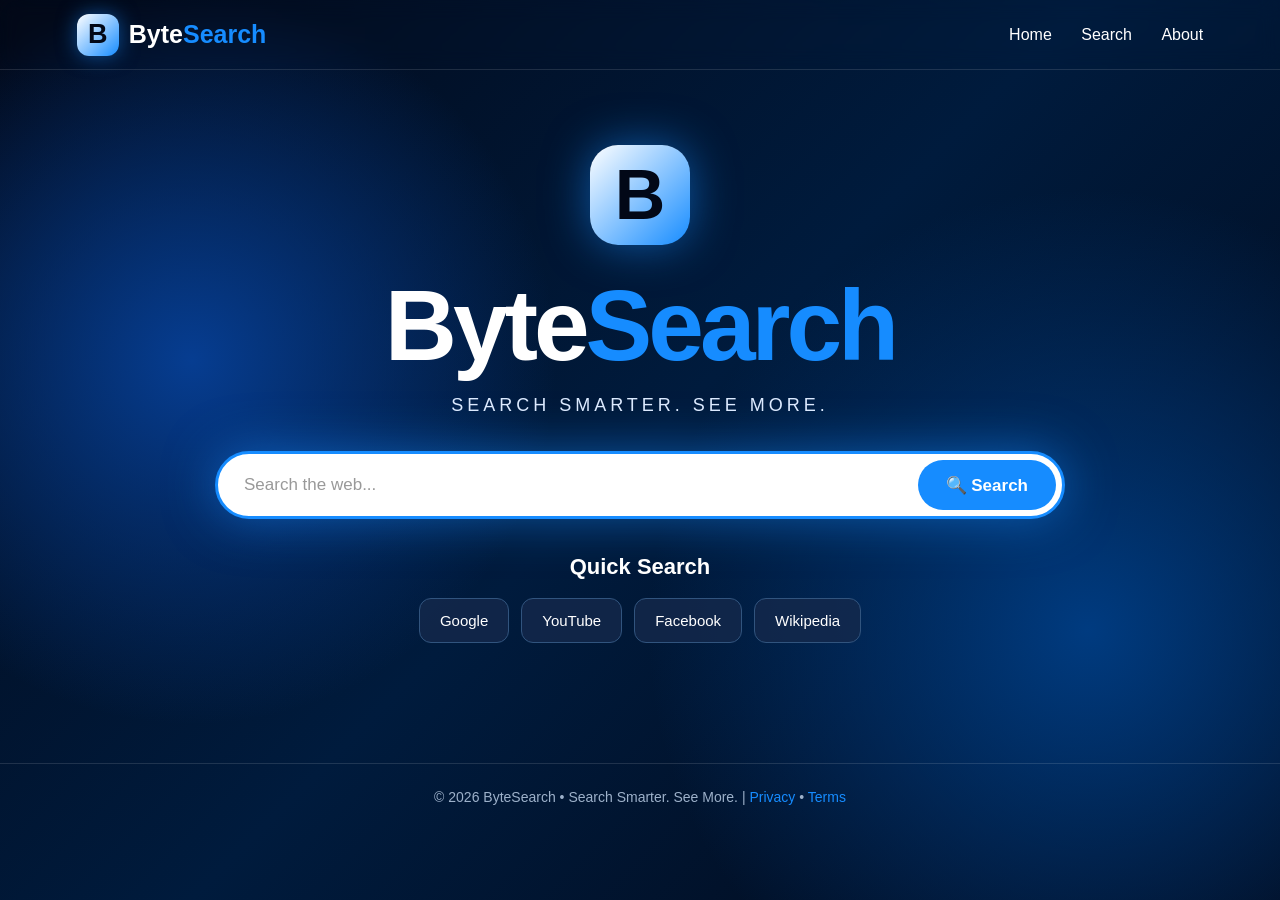
==== index.html @ ef0e6542 "Refactor: Professionalize project structure with separated CSS/JS, improved SEO, documentation, and " ====
<!DOCTYPE html>
<html lang="en">
<head>
    <!-- Meta Tags -->
    <meta charset="UTF-8">
    <meta name="viewport" content="width=device-width, initial-scale=1.0">
    <meta name="description" content="ByteSearch - A modern, lightweight search engine interface with quick access to popular web services and Wikipedia.">
    <meta name="keywords" content="search engine, Wikipedia, Google, YouTube, Facebook, web search">
    <meta name="author" content="ByteSearch Development Team">
    <meta name="theme-color" content="#168cff">

    <!-- Open Graph Tags -->
    <meta property="og:title" content="ByteSearch - Search Smarter. See More.">
    <meta property="og:description" content="A modern, lightweight search engine interface with quick access to popular web services and Wikipedia.">
    <meta property="og:type" content="website">
    <meta property="og:url" content="https://hs9026442-byte.github.io/my-search-engine/">

    <!-- Twitter Card Tags -->
    <meta name="twitter:card" content="summary_large_image">
    <meta name="twitter:title" content="ByteSearch">
    <meta name="twitter:description" content="A modern, lightweight search engine interface.">

    <!-- Favicon -->
    <link rel="icon" type="image/x-icon" href="data:image/svg+xml,<svg xmlns='http://www.w3.org/2000/svg' viewBox='0 0 100 100'><rect fill='%23168cff' width='100' height='100' rx='20'/><text x='50' y='70' font-size='70' font-weight='bold' fill='%23020817' text-anchor='middle'>B</text></svg>">
    <link rel="apple-touch-icon" href="data:image/svg+xml,<svg xmlns='http://www.w3.org/2000/svg' viewBox='0 0 180 180'><rect fill='%23168cff' width='180' height='180' rx='30'/><text x='90' y='130' font-size='120' font-weight='bold' fill='%23020817' text-anchor='middle'>B</text></svg>">

    <!-- Styles -->
    <link rel="stylesheet" href="css/style.css">

    <title>ByteSearch - Search Smarter. See More.</title>
</head>

<body>
    <!-- Navigation -->
    <nav role="navigation" aria-label="Main navigation">
        <div class="logo" onclick="window.location.href='index.html'" tabindex="0" role="button" aria-label="ByteSearch Home">
            <div class="logo-icon" aria-hidden="true">B</div>
            <div>
                <span class="byte">Byte</span><span class="search-word">Search</span>
            </div>
        </div>

        <div>
            <a href="index.html">Home</a>
            <a href="#" aria-label="Search">Search</a>
            <a href="#" aria-label="About ByteSearch">About</a>
        </div>
    </nav>

    <!-- Main Content -->
    <main role="main">
        <!-- Logo -->
        <div class="big-logo" aria-hidden="true">B</div>

        <!-- Title -->
        <h1>
            Byte<span>Search</span>
        </h1>

        <!-- Tagline -->
        <p class="tagline">SEARCH SMARTER. SEE MORE.</p>

        <!-- Search Bar -->
        <form class="search-area" onsubmit="search(); return false;">
            <input
                id="searchBox"
                type="text"
                placeholder="Search the web..."
                aria-label="Search input"
                autocomplete="off"
            >
            <button type="submit" aria-label="Search button">🔍 Search</button>
        </form>

        <!-- Quick Search -->
        <h2 class="quick-title">Quick Search</h2>
        <div class="quick" role="group" aria-label="Quick search options">
            <button onclick="quickSearch('Google')" aria-label="Quick search Google">Google</button>
            <button onclick="quickSearch('YouTube')" aria-label="Quick search YouTube">YouTube</button>
            <button onclick="quickSearch('Facebook')" aria-label="Quick search Facebook">Facebook</button>
            <button onclick="quickSearch('Wikipedia')" aria-label="Quick search Wikipedia">Wikipedia</button>
        </div>
    </main>

    <!-- Footer -->
    <footer role="contentinfo">
        © 2026 ByteSearch • Search Smarter. See More. | <a href="#">Privacy</a> • <a href="#">Terms</a>
    </footer>

    <!-- Scripts -->
    <script src="js/utils.js"></script>
    <script src="js/search.js"></script>
</body>
</html>
---- css/style.css ----
/* ============================================
   MAIN PAGE STYLES - index.html
   ============================================ */

@import url('./common.css');

/* Navigation */
nav {
    height: 70px;
    display: flex;
    align-items: center;
    justify-content: space-between;
    padding: 0 6%;
    border-bottom: 1px solid rgba(255, 255, 255, 0.12);
    backdrop-filter: blur(10px);
}

.logo {
    display: flex;
    align-items: center;
    gap: 10px;
    font-size: 25px;
    font-weight: bold;
    cursor: pointer;
    transition: transform 0.3s ease;
}

.logo:hover {
    transform: scale(1.05);
}

.logo-icon {
    width: 42px;
    height: 42px;
    border-radius: 12px;
    background: linear-gradient(135deg, #ffffff, var(--accent-color));
    color: var(--primary-color);
    display: flex;
    align-items: center;
    justify-content: center;
    font-size: 27px;
    font-weight: bold;
    box-shadow: 0 0 20px rgba(22, 140, 255, 0.5);
}

.byte {
    color: white;
}

.search-word {
    color: var(--accent-color);
}

nav a {
    color: white;
    text-decoration: none;
    margin-left: 25px;
    font-size: 16px;
    font-weight: 500;
    transition: color 0.3s ease;
}

nav a:hover {
    color: var(--accent-color);
}

/* Main Content */
main {
    text-align: center;
    padding: 75px 20px 40px;
}

.big-logo {
    width: 100px;
    height: 100px;
    margin: auto;
    border-radius: 28px;
    background: linear-gradient(135deg, #ffffff, var(--accent-color));
    color: var(--primary-color);
    display: flex;
    align-items: center;
    justify-content: center;
    font-size: 70px;
    font-weight: bold;
    box-shadow: 0 0 45px rgba(22, 140, 255, 0.55);
    animation: float 3s ease-in-out infinite;
}

@keyframes float {
    0%, 100% {
        transform: translateY(0px);
    }
    50% {
        transform: translateY(-10px);
    }
}

h1 {
    font-size: clamp(50px, 13vw, 100px);
    margin-top: 20px;
    letter-spacing: -4px;
    font-weight: 700;
}

h1 span {
    color: var(--accent-color);
}

.tagline {
    font-size: 18px;
    letter-spacing: 4px;
    margin: 10px 0 35px;
    color: var(--text-light);
    font-weight: 500;
}

/* Search Bar */
.search-area {
    max-width: 850px;
    margin: auto;
    display: flex;
    background: white;
    border: 3px solid var(--accent-color);
    border-radius: 50px;
    padding: 6px;
    box-shadow: 0 0 30px rgba(22, 140, 255, 0.35);
    transition: box-shadow 0.3s ease;
}

.search-area:focus-within {
    box-shadow: 0 0 50px rgba(22, 140, 255, 0.5);
}

.search-area input {
    flex: 1;
    border: none;
    outline: none;
    padding: 15px 20px;
    font-size: 17px;
    border-radius: 40px;
    min-width: 0;
    color: var(--primary-color);
}

.search-area input::placeholder {
    color: #999;
}

.search-area button {
    border: none;
    background: var(--accent-color);
    color: white;
    padding: 0 28px;
    border-radius: 40px;
    font-size: 17px;
    font-weight: bold;
    cursor: pointer;
    transition: background-color 0.3s ease;
}

.search-area button:hover {
    background-color: #0a7bff;
}

/* Quick Search */
.quick-title {
    margin: 35px 0 18px;
    font-size: 22px;
    font-weight: 600;
}

.quick {
    display: flex;
    justify-content: center;
    gap: 12px;
    flex-wrap: wrap;
    max-width: 900px;
    margin: auto;
}

.quick button {
    background: rgba(20, 40, 75, 0.8);
    color: white;
    border: 1px solid var(--border-color);
    padding: 13px 20px;
    border-radius: 12px;
    cursor: pointer;
    font-size: 15px;
    font-weight: 500;
    transition: all 0.3s ease;
}

.quick button:hover {
    border-color: var(--accent-color);
    background: #0b2c55;
    box-shadow: 0 4px 12px rgba(22, 140, 255, 0.25);
}

/* Footer */
footer {
    margin-top: 80px;
    padding: 25px;
    text-align: center;
    border-top: 1px solid rgba(255, 255, 255, 0.12);
    color: var(--text-muted);
    font-size: 14px;
}

footer a {
    color: var(--accent-color);
    text-decoration: none;
}

footer a:hover {
    text-decoration: underline;
}

/* Mobile Responsive */
@media (max-width: 600px) {

    nav {
        padding: 0 18px;
    }

    nav a {
        display: none;
    }

    .logo {
        font-size: 21px;
    }

    main {
        padding-top: 55px;
    }

    .big-logo {
        width: 80px;
        height: 80px;
        font-size: 55px;
    }

    h1 {
        font-size: 55px;
        letter-spacing: -3px;
    }

    .tagline {
        font-size: 13px;
        letter-spacing: 2px;
    }

    .search-area {
        width: 100%;
        max-width: none;
    }

    .search-area input {
        padding: 13px 12px;
        font-size: 15px;
    }

    .search-area button {
        padding: 0 18px;
        font-size: 15px;
    }

    .quick button {
        font-size: 13px;
        padding: 11px 16px;
    }
}
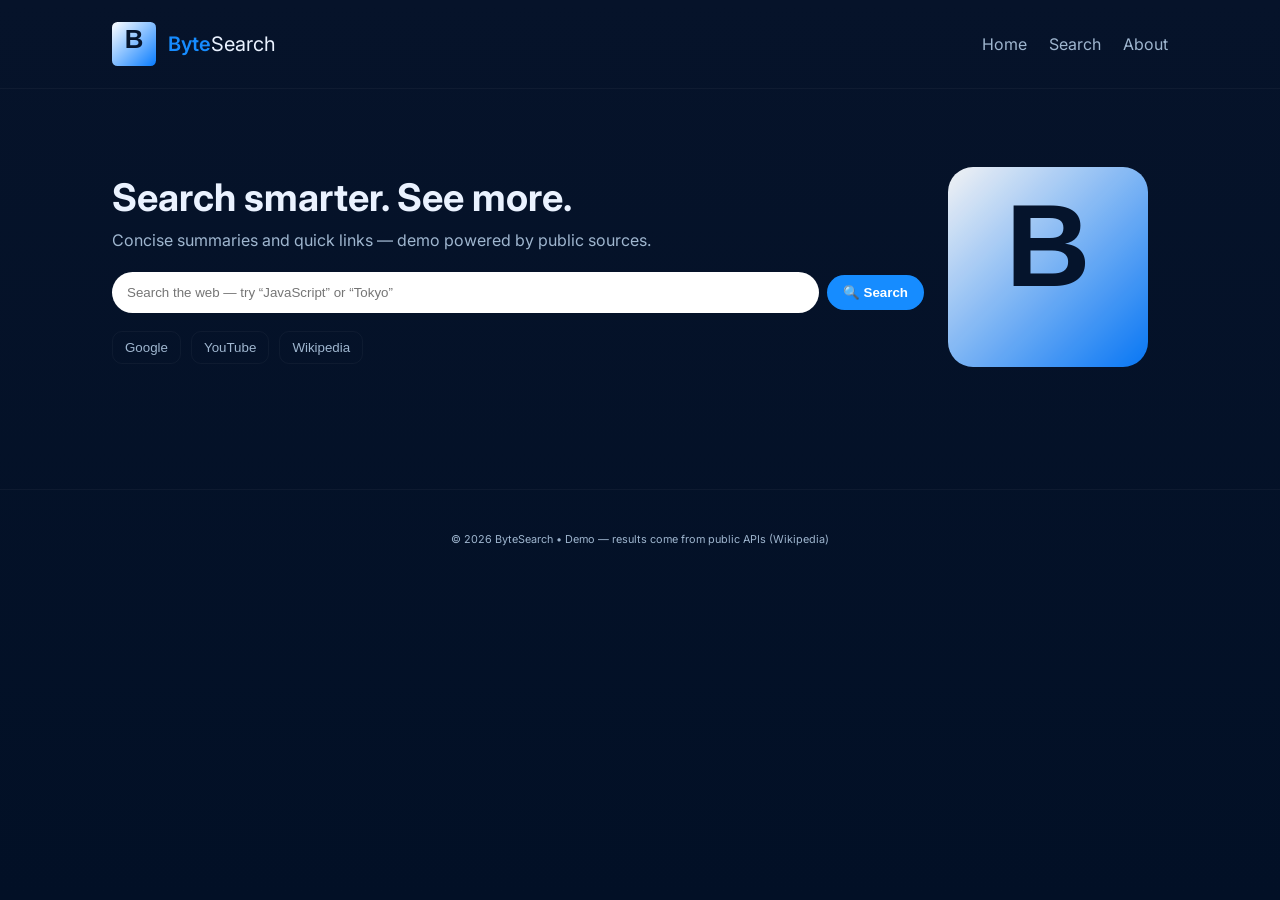
==== commit 1769a576: "Polish UI: externalize assets, improve accessibility, add SEO/meta tags, better results UX" ====
--- a/index.html
+++ b/index.html
@@ -1,94 +1,72 @@
 <!DOCTYPE html>
 <html lang="en">
 <head>
-    <!-- Meta Tags -->
-    <meta charset="UTF-8">
-    <meta name="viewport" content="width=device-width, initial-scale=1.0">
-    <meta name="description" content="ByteSearch - A modern, lightweight search engine interface with quick access to popular web services and Wikipedia.">
-    <meta name="keywords" content="search engine, Wikipedia, Google, YouTube, Facebook, web search">
-    <meta name="author" content="ByteSearch Development Team">
-    <meta name="theme-color" content="#168cff">
+  <meta charset="utf-8">
+  <meta name="viewport" content="width=device-width, initial-scale=1">
 
-    <!-- Open Graph Tags -->
-    <meta property="og:title" content="ByteSearch - Search Smarter. See More.">
-    <meta property="og:description" content="A modern, lightweight search engine interface with quick access to popular web services and Wikipedia.">
-    <meta property="og:type" content="website">
-    <meta property="og:url" content="https://hs9026442-byte.github.io/my-search-engine/">
+  <title>ByteSearch — Search Smarter</title>
+  <meta name="description" content="ByteSearch — a clean, fast search UX that surfaces concise summaries from trusted sources (example: Wikipedia).">
 
-    <!-- Twitter Card Tags -->
-    <meta name="twitter:card" content="summary_large_image">
-    <meta name="twitter:title" content="ByteSearch">
-    <meta name="twitter:description" content="A modern, lightweight search engine interface.">
+  <!-- Open Graph / Social -->
+  <meta property="og:title" content="ByteSearch" />
+  <meta property="og:description" content="Search smarter — concise summaries and quick links." />
+  <meta property="og:image" content="/images/logo.svg" />
+  <meta property="og:type" content="website" />
+  <meta name="twitter:card" content="summary" />
 
-    <!-- Favicon -->
-    <link rel="icon" type="image/x-icon" href="data:image/svg+xml,<svg xmlns='http://www.w3.org/2000/svg' viewBox='0 0 100 100'><rect fill='%23168cff' width='100' height='100' rx='20'/><text x='50' y='70' font-size='70' font-weight='bold' fill='%23020817' text-anchor='middle'>B</text></svg>">
-    <link rel="apple-touch-icon" href="data:image/svg+xml,<svg xmlns='http://www.w3.org/2000/svg' viewBox='0 0 180 180'><rect fill='%23168cff' width='180' height='180' rx='30'/><text x='90' y='130' font-size='120' font-weight='bold' fill='%23020817' text-anchor='middle'>B</text></svg>">
+  <link rel="icon" href="/images/logo.svg" type="image/svg+xml">
+  <link rel="stylesheet" href="/assets/style.css">
+  <link href="https://fonts.googleapis.com/css2?family=Inter:wght@300;400;600;700&display=swap" rel="stylesheet">
+</head>
+<body>
 
-    <!-- Styles -->
-    <link rel="stylesheet" href="css/style.css">
+  <header class="site-header">
+    <div class="container header-inner">
+      <a class="brand" href="/">
+        <img src="/images/logo.svg" alt="ByteSearch logo" class="logo-img">
+        <span class="brand-text"><span class="brand-strong">Byte</span>Search</span>
+      </a>
+      <nav class="nav-links" aria-label="Main navigation">
+        <a href="/">Home</a>
+        <a href="/results.html">Search</a>
+        <a href="#about">About</a>
+      </nav>
+    </div>
+  </header>
 
-    <title>ByteSearch - Search Smarter. See More.</title>
-</head>
+  <main class="container" id="main">
+    <section class="hero">
+      <div class="hero-content">
+        <h1 class="title">Search smarter. See more.</h1>
+        <p class="subtitle">Concise summaries and quick links — demo powered by public sources.</p>
 
-<body>
-    <!-- Navigation -->
-    <nav role="navigation" aria-label="Main navigation">
-        <div class="logo" onclick="window.location.href='index.html'" tabindex="0" role="button" aria-label="ByteSearch Home">
-            <div class="logo-icon" aria-hidden="true">B</div>
-            <div>
-                <span class="byte">Byte</span><span class="search-word">Search</span>
-            </div>
-        </div>
-
-        <div>
-            <a href="index.html">Home</a>
-            <a href="#" aria-label="Search">Search</a>
-            <a href="#" aria-label="About ByteSearch">About</a>
-        </div>
-    </nav>
-
-    <!-- Main Content -->
-    <main role="main">
-        <!-- Logo -->
-        <div class="big-logo" aria-hidden="true">B</div>
-
-        <!-- Title -->
-        <h1>
-            Byte<span>Search</span>
-        </h1>
-
-        <!-- Tagline -->
-        <p class="tagline">SEARCH SMARTER. SEE MORE.</p>
-
-        <!-- Search Bar -->
-        <form class="search-area" onsubmit="search(); return false;">
-            <input
-                id="searchBox"
-                type="text"
-                placeholder="Search the web..."
-                aria-label="Search input"
-                autocomplete="off"
-            >
-            <button type="submit" aria-label="Search button">🔍 Search</button>
+        <form class="search-form" action="/results.html" method="get" role="search" aria-label="Site search">
+          <label for="q" class="sr-only">Search query</label>
+          <div class="search-input-wrap">
+            <input id="q" name="q" type="search" placeholder="Search the web — try “JavaScript” or “Tokyo”" aria-label="Search" autocomplete="off">
+            <button type="submit" class="btn-primary">🔍 Search</button>
+          </div>
         </form>
 
-        <!-- Quick Search -->
-        <h2 class="quick-title">Quick Search</h2>
-        <div class="quick" role="group" aria-label="Quick search options">
-            <button onclick="quickSearch('Google')" aria-label="Quick search Google">Google</button>
-            <button onclick="quickSearch('YouTube')" aria-label="Quick search YouTube">YouTube</button>
-            <button onclick="quickSearch('Facebook')" aria-label="Quick search Facebook">Facebook</button>
-            <button onclick="quickSearch('Wikipedia')" aria-label="Quick search Wikipedia">Wikipedia</button>
+        <div class="quick">
+          <button class="quick-btn" data-q="Google">Google</button>
+          <button class="quick-btn" data-q="YouTube">YouTube</button>
+          <button class="quick-btn" data-q="Wikipedia">Wikipedia</button>
         </div>
-    </main>
+      </div>
 
-    <!-- Footer -->
-    <footer role="contentinfo">
-        © 2026 ByteSearch • Search Smarter. See More. | <a href="#">Privacy</a> • <a href="#">Terms</a>
-    </footer>
+      <div class="hero-visual" aria-hidden="true">
+        <img src="/images/logo.svg" alt="" class="hero-logo">
+      </div>
+    </section>
+  </main>
 
-    <!-- Scripts -->
-    <script src="js/utils.js"></script>
-    <script src="js/search.js"></script>
+  <footer class="site-footer">
+    <div class="container">
+      <small>© 2026 ByteSearch • Demo — results come from public APIs (Wikipedia)</small>
+    </div>
+  </footer>
+
+  <script src="/assets/main.js" defer></script>
 </body>
 </html>
--- a/assets/style.css
+++ b/assets/style.css
@@ -0,0 +1,58 @@
+/* assets/style.css — polished, accessible styles */
+:root{
+  --bg:#06132a; /* dark navy */
+  --panel:#071a33;
+  --accent:#168cff;
+  --muted:#9fb6cf;
+  --surface:#0b2a45;
+  --radius:12px;
+}
+*{box-sizing:border-box}
+html,body{height:100%}
+body{
+  margin:0;
+  font-family:Inter,system-ui,-apple-system,Segoe UI,Roboto,"Helvetica Neue",Arial;
+  background:linear-gradient(180deg,var(--bg),#021026);
+  color:#eaf2ff;
+  -webkit-font-smoothing:antialiased;
+}
+.container{max-width:1100px;margin:0 auto;padding:22px}
+.header-inner{display:flex;align-items:center;justify-content:space-between}
+.brand{display:flex;align-items:center;gap:12px;text-decoration:none;color:inherit}
+.logo-img{width:44px;height:44px}
+.brand-text{font-size:20px}
+.brand-strong{color:var(--accent);font-weight:600}
+.nav-links a{color:var(--muted);text-decoration:none;margin-left:18px}
+.nav-links a:hover{color:var(--accent)}
+.site-header{border-bottom:1px solid rgba(255,255,255,0.04);background:transparent}
+
+.hero{display:grid;grid-template-columns:1fr 220px;gap:24px;align-items:center;padding:56px 0}
+.hero .title{font-size:38px;margin:0 0 10px}
+.hero .subtitle{color:var(--muted);margin:0 0 22px}
+.hero-visual .hero-logo{width:200px;opacity:0.95}
+
+.search-input-wrap{display:flex;gap:8px;align-items:center}
+.search-input-wrap input[type=search]{flex:1;padding:12px 14px;border-radius:999px;border:1px solid rgba(255,255,255,0.06);background:white;color:#071428;min-width:0}
+.btn-primary{background:var(--accent);border:none;color:white;padding:10px 16px;border-radius:999px;font-weight:600;cursor:pointer}
+.btn-primary:focus{outline:3px solid rgba(22,140,255,0.18);outline-offset:2px}
+.quick{margin-top:18px;display:flex;gap:10px}
+.quick-btn{background:transparent;border:1px solid rgba(255,255,255,0.04);padding:8px 12px;border-radius:10px;color:var(--muted);cursor:pointer}
+.quick-btn:hover{border-color:var(--accent);color:var(--accent)}
+
+.results-section{padding:28px 0}
+.results-title{margin:18px 0}
+.result-area{display:block}
+.card{background:linear-gradient(180deg,var(--panel),var(--surface));border-radius:var(--radius);padding:18px;border:1px solid rgba(255,255,255,0.03);margin-bottom:12px}
+.card h3{color:var(--accent);margin:0 0 8px}
+.card p{color:var(--muted);margin:0}
+.card a{color:var(--accent);text-decoration:none}
+
+.loading{display:flex;align-items:center;gap:12px}
+.spinner{width:28px;height:28px;border-radius:50%;border:3px solid rgba(255,255,255,0.08);border-top-color:var(--accent);animation:spin 1s linear infinite}
+@keyframes spin{to{transform:rotate(360deg)}}
+
+.sr-only{position:absolute;width:1px;height:1px;padding:0;margin:-1px;overflow:hidden;clip:rect(0,0,0,0);white-space:nowrap;border:0}
+
+.site-footer{border-top:1px solid rgba(255,255,255,0.04);padding:18px 0;margin-top:40px;color:var(--muted);font-size:13px;text-align:center}
+
+@media(max-width:900px){.hero{grid-template-columns:1fr;}.hero-visual{display:none}.container{padding:18px}}
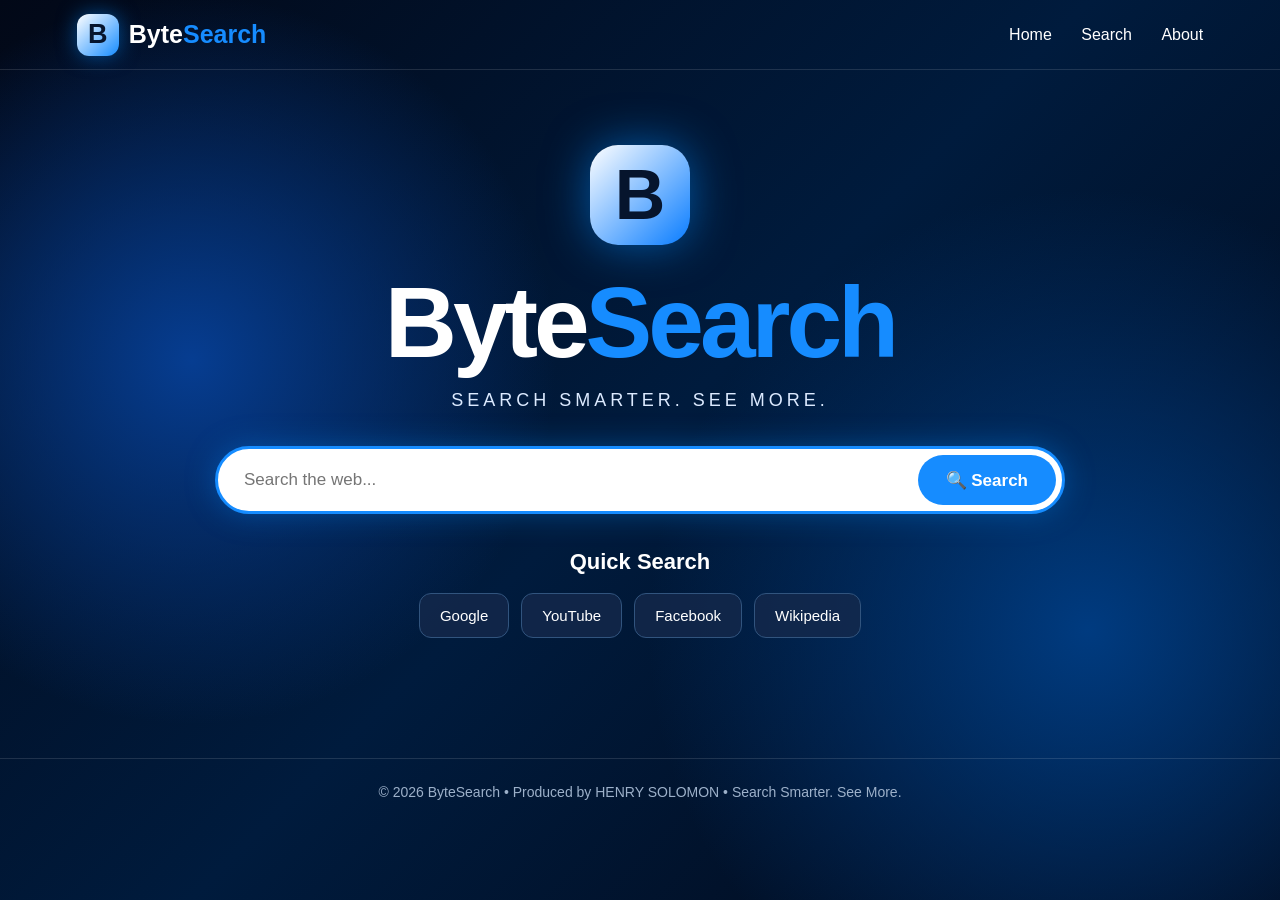
==== commit 25129d84: "Add producer credit: HENRY SOLOMON to home page" ====
--- a/index.html
+++ b/index.html
@@ -1,72 +1,321 @@
 <!DOCTYPE html>
 <html lang="en">
 <head>
-  <meta charset="utf-8">
-  <meta name="viewport" content="width=device-width, initial-scale=1">
-
-  <title>ByteSearch — Search Smarter</title>
-  <meta name="description" content="ByteSearch — a clean, fast search UX that surfaces concise summaries from trusted sources (example: Wikipedia).">
-
-  <!-- Open Graph / Social -->
-  <meta property="og:title" content="ByteSearch" />
-  <meta property="og:description" content="Search smarter — concise summaries and quick links." />
-  <meta property="og:image" content="/images/logo.svg" />
-  <meta property="og:type" content="website" />
-  <meta name="twitter:card" content="summary" />
-
-  <link rel="icon" href="/images/logo.svg" type="image/svg+xml">
-  <link rel="stylesheet" href="/assets/style.css">
-  <link href="https://fonts.googleapis.com/css2?family=Inter:wght@300;400;600;700&display=swap" rel="stylesheet">
+<meta charset="UTF-8">
+<meta name="viewport" content="width=device-width, initial-scale=1.0">
+<meta name="author" content="HENRY SOLOMON">
+
+<title>ByteSearch</title>
+
+<style>
+* {
+    box-sizing: border-box;
+    margin: 0;
+    padding: 0;
+}
+
+body {
+    font-family: Arial, sans-serif;
+    min-height: 100vh;
+    color: white;
+    background:
+        radial-gradient(circle at 15% 40%, #063d91 0%, transparent 30%),
+        radial-gradient(circle at 85% 70%, #003b80 0%, transparent 35%),
+        linear-gradient(135deg, #020817, #001b3d, #020817);
+    overflow-x: hidden;
+}
+
+/* Navigation */
+nav {
+    height: 70px;
+    display: flex;
+    align-items: center;
+    justify-content: space-between;
+    padding: 0 6%;
+    border-bottom: 1px solid rgba(255,255,255,0.12);
+}
+
+.logo {
+    display: flex;
+    align-items: center;
+    gap: 10px;
+    font-size: 25px;
+    font-weight: bold;
+}
+
+.logo-icon {
+    width: 42px;
+    height: 42px;
+    border-radius: 12px;
+    background: linear-gradient(135deg, #ffffff, #168cff);
+    color: #06152d;
+    display: flex;
+    align-items: center;
+    justify-content: center;
+    font-size: 27px;
+    font-weight: bold;
+    box-shadow: 0 0 20px rgba(0,140,255,0.5);
+}
+
+.byte {
+    color: white;
+}
+
+.search-word {
+    color: #168cff;
+}
+
+nav a {
+    color: white;
+    text-decoration: none;
+    margin-left: 25px;
+    font-size: 16px;
+}
+
+/* Main */
+main {
+    text-align: center;
+    padding: 75px 20px 40px;
+}
+
+.big-logo {
+    width: 100px;
+    height: 100px;
+    margin: auto;
+    border-radius: 28px;
+    background: linear-gradient(135deg, #ffffff, #087cff);
+    color: #06152d;
+    display: flex;
+    align-items: center;
+    justify-content: center;
+    font-size: 70px;
+    font-weight: bold;
+    box-shadow: 0 0 45px rgba(0,140,255,0.55);
+}
+
+h1 {
+    font-size: clamp(50px, 13vw, 100px);
+    margin-top: 20px;
+    letter-spacing: -4px;
+}
+
+h1 span {
+    color: #168cff;
+}
+
+.tagline {
+    font-size: 18px;
+    letter-spacing: 4px;
+    margin: 10px 0 35px;
+    color: #dceaff;
+}
+
+/* Search */
+.search-area {
+    max-width: 850px;
+    margin: auto;
+    display: flex;
+    background: white;
+    border: 3px solid #168cff;
+    border-radius: 50px;
+    padding: 6px;
+    box-shadow: 0 0 30px rgba(0,140,255,0.35);
+}
+
+.search-area input {
+    flex: 1;
+    border: none;
+    outline: none;
+    padding: 15px 20px;
+    font-size: 17px;
+    border-radius: 40px;
+    min-width: 0;
+}
+
+.search-area button {
+    border: none;
+    background: #168cff;
+    color: white;
+    padding: 0 28px;
+    border-radius: 40px;
+    font-size: 17px;
+    font-weight: bold;
+    cursor: pointer;
+}
+
+.search-area button:active {
+    transform: scale(0.97);
+}
+
+/* Quick Search */
+.quick-title {
+    margin: 35px 0 18px;
+    font-size: 22px;
+}
+
+.quick {
+    display: flex;
+    justify-content: center;
+    gap: 12px;
+    flex-wrap: wrap;
+    max-width: 900px;
+    margin: auto;
+}
+
+.quick button {
+    background: rgba(20,40,75,0.8);
+    color: white;
+    border: 1px solid #31547e;
+    padding: 13px 20px;
+    border-radius: 12px;
+    cursor: pointer;
+    font-size: 15px;
+}
+
+.quick button:hover {
+    border-color: #168cff;
+    background: #0b2c55;
+}
+
+/* Footer */
+footer {
+    margin-top: 80px;
+    padding: 25px;
+    text-align: center;
+    border-top: 1px solid rgba(255,255,255,0.12);
+    color: #9db1ca;
+    font-size: 14px;
+}
+
+/* Phone */
+@media (max-width: 600px) {
+
+    nav {
+        padding: 0 18px;
+    }
+
+    nav a {
+        display: none;
+    }
+
+    .logo {
+        font-size: 21px;
+    }
+
+    main {
+        padding-top: 55px;
+    }
+
+    .big-logo {
+        width: 80px;
+        height: 80px;
+        font-size: 55px;
+    }
+
+    h1 {
+        font-size: 55px;
+        letter-spacing: -3px;
+    }
+
+    .tagline {
+        font-size: 13px;
+        letter-spacing: 2px;
+    }
+
+    .search-area {
+        width: 100%;
+    }
+
+    .search-area input {
+        padding: 13px 12px;
+        font-size: 15px;
+    }
+
+    .search-area button {
+        padding: 0 18px;
+        font-size: 15px;
+    }
+}
+</style>
 </head>
+
 <body>
 
-  <header class="site-header">
-    <div class="container header-inner">
-      <a class="brand" href="/">
-        <img src="/images/logo.svg" alt="ByteSearch logo" class="logo-img">
-        <span class="brand-text"><span class="brand-strong">Byte</span>Search</span>
-      </a>
-      <nav class="nav-links" aria-label="Main navigation">
-        <a href="/">Home</a>
-        <a href="/results.html">Search</a>
-        <a href="#about">About</a>
-      </nav>
+<nav>
+    <div class="logo">
+        <div class="logo-icon">B</div>
+        <div>
+            <span class="byte">Byte</span><span class="search-word">Search</span>
+        </div>
     </div>
-  </header>
-
-  <main class="container" id="main">
-    <section class="hero">
-      <div class="hero-content">
-        <h1 class="title">Search smarter. See more.</h1>
-        <p class="subtitle">Concise summaries and quick links — demo powered by public sources.</p>
-
-        <form class="search-form" action="/results.html" method="get" role="search" aria-label="Site search">
-          <label for="q" class="sr-only">Search query</label>
-          <div class="search-input-wrap">
-            <input id="q" name="q" type="search" placeholder="Search the web — try “JavaScript” or “Tokyo”" aria-label="Search" autocomplete="off">
-            <button type="submit" class="btn-primary">🔍 Search</button>
-          </div>
-        </form>
-
-        <div class="quick">
-          <button class="quick-btn" data-q="Google">Google</button>
-          <button class="quick-btn" data-q="YouTube">YouTube</button>
-          <button class="quick-btn" data-q="Wikipedia">Wikipedia</button>
-        </div>
-      </div>
-
-      <div class="hero-visual" aria-hidden="true">
-        <img src="/images/logo.svg" alt="" class="hero-logo">
-      </div>
-    </section>
-  </main>
-
-  <footer class="site-footer">
-    <div class="container">
-      <small>© 2026 ByteSearch • Demo — results come from public APIs (Wikipedia)</small>
+
+    <div>
+        <a href="#">Home</a>
+        <a href="#">Search</a>
+        <a href="#">About</a>
     </div>
-  </footer>
-
-  <script src="/assets/main.js" defer></script>
+</nav>
+
+<main>
+
+    <div class="big-logo">B</div>
+
+    <h1>Byte<span>Search</span></h1>
+
+    <p class="tagline">
+        SEARCH SMARTER. SEE MORE.
+    </p>
+
+    <div class="search-area">
+        <input
+            id="searchBox"
+            type="text"
+            placeholder="Search the web..."
+            onkeydown="if(event.key === 'Enter') search()"
+        >
+
+        <button onclick="search()">
+            🔍 Search
+        </button>
+    </div>
+
+    <h2 class="quick-title">Quick Search</h2>
+
+    <div class="quick">
+        <button onclick="quickSearch('Google')">Google</button>
+        <button onclick="quickSearch('YouTube')">YouTube</button>
+        <button onclick="quickSearch('Facebook')">Facebook</button>
+        <button onclick="quickSearch('Wikipedia')">Wikipedia</button>
+    </div>
+
+</main>
+
+<footer>
+    © 2026 ByteSearch • Produced by HENRY SOLOMON • Search Smarter. See More.
+</footer>
+
+<script>
+
+function search() {
+    const query = document.getElementById("searchBox").value.trim();
+
+    if (!query) {
+        return;
+    }
+
+    window.location.href =
+        "results.html?q=" + encodeURIComponent(query);
+    }
+
+function quickSearch(site) {
+    document.getElementById("searchBox").value = site;
+    search();
+}
+
+
+
+
+</script>
+
 </body>
-</html>
+    </html>
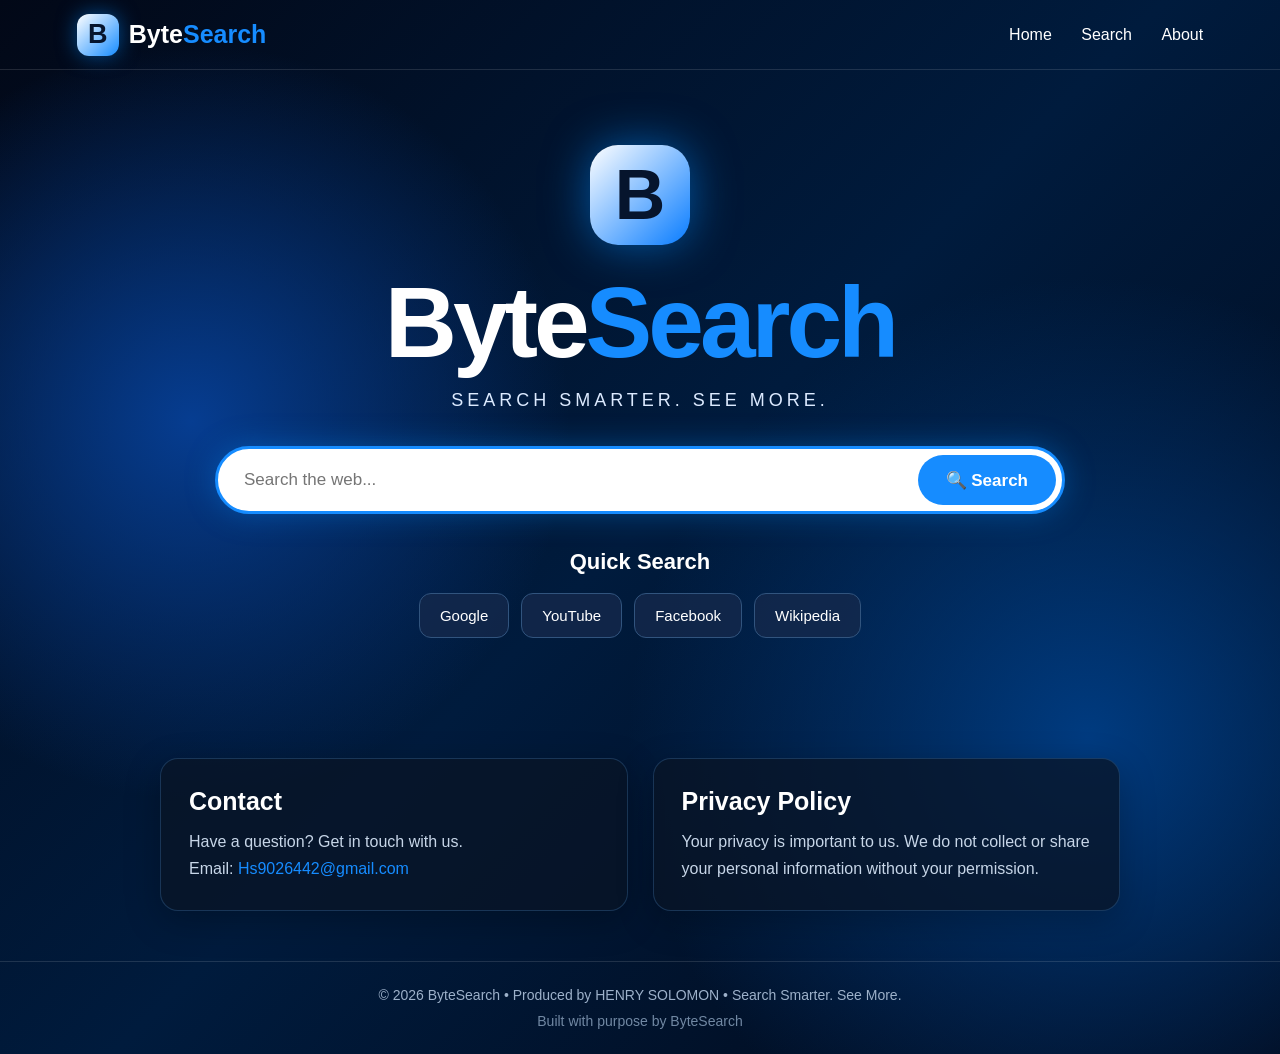
==== commit fe92ab5d: "Update index.html" ====
--- a/index.html
+++ b/index.html
@@ -177,9 +177,48 @@
     background: #0b2c55;
 }
 
+/* Contact & Privacy */
+.info-section {
+    max-width: 1000px;
+    margin: 80px auto 0;
+    padding: 0 20px;
+    display: grid;
+    grid-template-columns: 1fr 1fr;
+    gap: 25px;
+}
+
+.info-card {
+    background: rgba(8, 20, 38, 0.75);
+    border: 1px solid rgba(80, 150, 220, 0.25);
+    border-radius: 18px;
+    padding: 28px;
+    box-shadow: 0 10px 35px rgba(0,0,0,0.25);
+}
+
+.info-card h2 {
+    color: white;
+    font-size: 25px;
+    margin-bottom: 12px;
+}
+
+.info-card p {
+    color: #c7d6e8;
+    line-height: 1.7;
+    font-size: 16px;
+}
+
+.info-card a {
+    color: #168cff;
+    text-decoration: none;
+}
+
+.info-card a:hover {
+    text-decoration: underline;
+}
+
 /* Footer */
 footer {
-    margin-top: 80px;
+    margin-top: 50px;
     padding: 25px;
     text-align: center;
     border-top: 1px solid rgba(255,255,255,0.12);
@@ -187,6 +226,11 @@
     font-size: 14px;
 }
 
+.footer-credit {
+    margin-top: 10px;
+    color: #7188a3;
+}
+
 /* Phone */
 @media (max-width: 600px) {
 
@@ -234,6 +278,16 @@
     .search-area button {
         padding: 0 18px;
         font-size: 15px;
+    }
+
+    .info-section {
+        grid-template-columns: 1fr;
+        margin-top: 60px;
+        padding: 0 15px;
+    }
+
+    .info-card {
+        padding: 22px;
     }
 }
 </style>
@@ -290,8 +344,42 @@
 
 </main>
 
+<!-- Contact & Privacy -->
+<section class="info-section">
+
+    <div class="info-card">
+        <h2>Contact</h2>
+
+        <p>
+            Have a question? Get in touch with us.
+        </p>
+
+        <p>
+            Email:
+            <a href="mailto:Hs9026442@gmail.com">
+                Hs9026442@gmail.com
+            </a>
+        </p>
+    </div>
+
+    <div class="info-card">
+        <h2>Privacy Policy</h2>
+
+        <p>
+            Your privacy is important to us.
+            We do not collect or share your personal
+            information without your permission.
+        </p>
+    </div>
+
+</section>
+
 <footer>
     © 2026 ByteSearch • Produced by HENRY SOLOMON • Search Smarter. See More.
+
+    <div class="footer-credit">
+        Built with purpose by ByteSearch
+    </div>
 </footer>
 
 <script>
@@ -305,17 +393,14 @@
 
     window.location.href =
         "results.html?q=" + encodeURIComponent(query);
-    }
+}
 
 function quickSearch(site) {
     document.getElementById("searchBox").value = site;
     search();
 }
 
-
-
-
 </script>
 
 </body>
-    </html>
+</html>
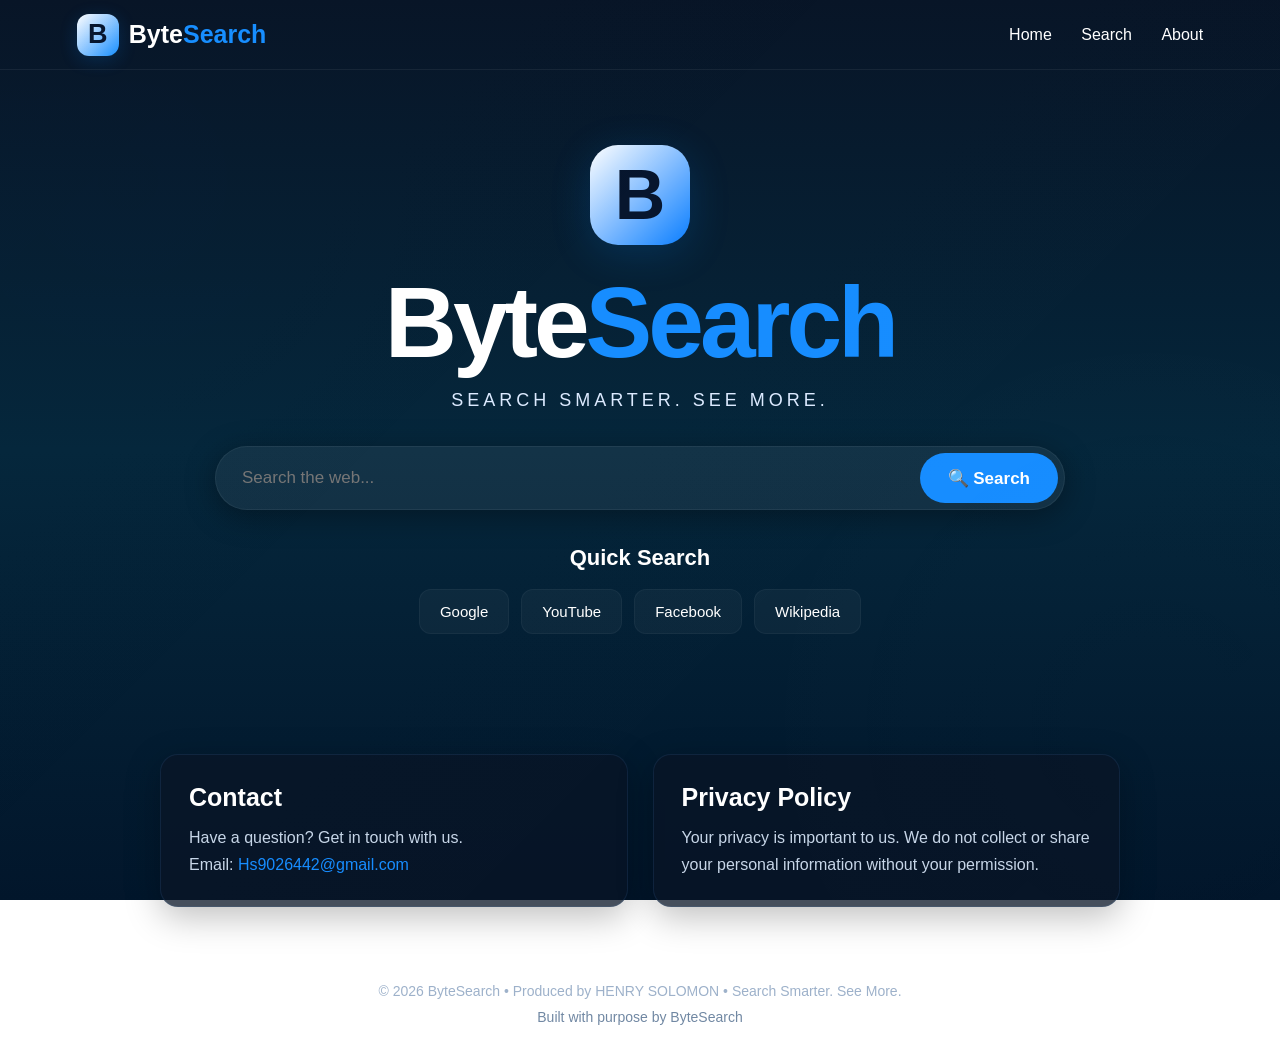
==== commit 0ae51aed: "Update: refine background to more professional gradient + overlay" ====
--- a/index.html
+++ b/index.html
@@ -18,11 +18,23 @@
     font-family: Arial, sans-serif;
     min-height: 100vh;
     color: white;
-    background:
-        radial-gradient(circle at 15% 40%, #063d91 0%, transparent 30%),
-        radial-gradient(circle at 85% 70%, #003b80 0%, transparent 35%),
-        linear-gradient(135deg, #020817, #001b3d, #020817);
+    background: linear-gradient(180deg, #071426 0%, #04263b 50%, #01152a 100%);
+    background-attachment: fixed;
     overflow-x: hidden;
+    position: relative;
+}
+
+/* subtle overlay to add depth */
+body::before {
+    content: "";
+    position: fixed;
+    inset: 0;
+    pointer-events: none;
+    background-image:
+      radial-gradient(circle at 10% 20%, rgba(255,255,255,0.02) 0%, transparent 25%),
+      radial-gradient(circle at 90% 80%, rgba(255,255,255,0.02) 0%, transparent 30%),
+      linear-gradient(135deg, rgba(255,255,255,0.015), rgba(0,0,0,0));
+    mix-blend-mode: overlay;
 }
 
 /* Navigation */
@@ -32,7 +44,7 @@
     align-items: center;
     justify-content: space-between;
     padding: 0 6%;
-    border-bottom: 1px solid rgba(255,255,255,0.12);
+    border-bottom: 1px solid rgba(255,255,255,0.06);
 }
 
 .logo {
@@ -54,7 +66,7 @@
     justify-content: center;
     font-size: 27px;
     font-weight: bold;
-    box-shadow: 0 0 20px rgba(0,140,255,0.5);
+    box-shadow: 0 4px 18px rgba(0,140,255,0.18);
 }
 
 .byte {
@@ -90,7 +102,7 @@
     justify-content: center;
     font-size: 70px;
     font-weight: bold;
-    box-shadow: 0 0 45px rgba(0,140,255,0.55);
+    box-shadow: 0 8px 40px rgba(0,140,255,0.18);
 }
 
 h1 {
@@ -115,11 +127,11 @@
     max-width: 850px;
     margin: auto;
     display: flex;
-    background: white;
-    border: 3px solid #168cff;
+    background: rgba(255,255,255,0.06);
+    border: 1px solid rgba(255,255,255,0.06);
     border-radius: 50px;
     padding: 6px;
-    box-shadow: 0 0 30px rgba(0,140,255,0.35);
+    box-shadow: 0 6px 30px rgba(0,0,0,0.35);
 }
 
 .search-area input {
@@ -130,6 +142,8 @@
     font-size: 17px;
     border-radius: 40px;
     min-width: 0;
+    background: transparent;
+    color: #e8f4ff;
 }
 
 .search-area button {
@@ -163,9 +177,9 @@
 }
 
 .quick button {
-    background: rgba(20,40,75,0.8);
-    color: white;
-    border: 1px solid #31547e;
+    background: rgba(255,255,255,0.04);
+    color: white;
+    border: 1px solid rgba(255,255,255,0.04);
     padding: 13px 20px;
     border-radius: 12px;
     cursor: pointer;
@@ -174,7 +188,7 @@
 
 .quick button:hover {
     border-color: #168cff;
-    background: #0b2c55;
+    background: rgba(20,40,75,0.6);
 }
 
 /* Contact & Privacy */
@@ -189,7 +203,7 @@
 
 .info-card {
     background: rgba(8, 20, 38, 0.75);
-    border: 1px solid rgba(80, 150, 220, 0.25);
+    border: 1px solid rgba(80, 150, 220, 0.12);
     border-radius: 18px;
     padding: 28px;
     box-shadow: 0 10px 35px rgba(0,0,0,0.25);
@@ -221,7 +235,7 @@
     margin-top: 50px;
     padding: 25px;
     text-align: center;
-    border-top: 1px solid rgba(255,255,255,0.12);
+    border-top: 1px solid rgba(255,255,255,0.06);
     color: #9db1ca;
     font-size: 14px;
 }
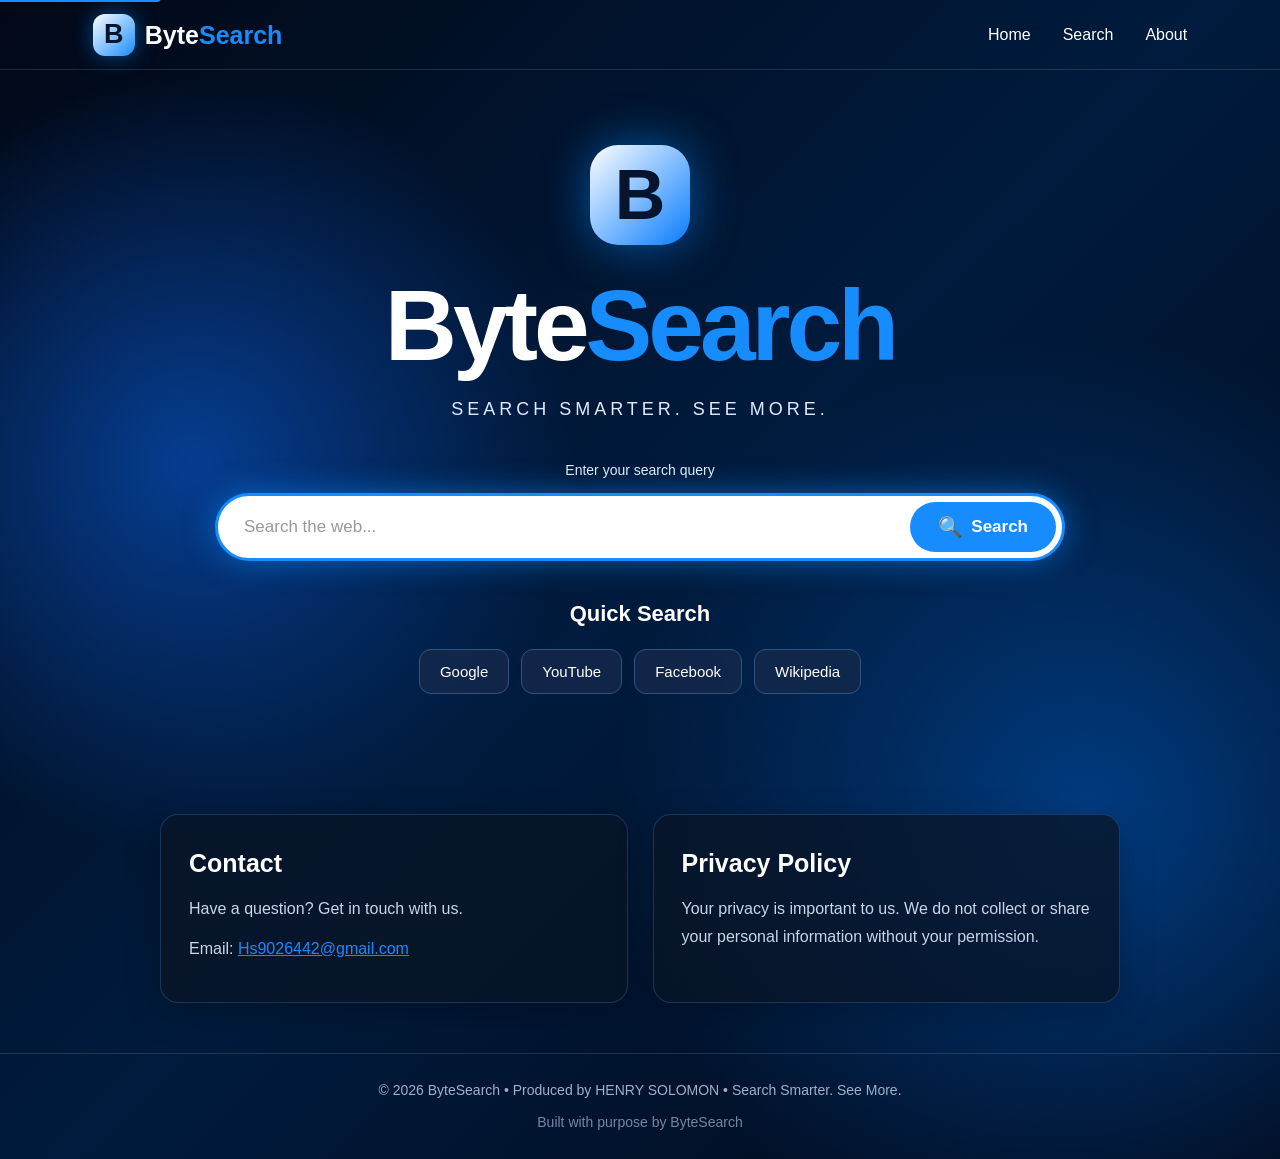
==== commit dd3b2c06: "Improve accessibility and professionalism: Add ARIA labels, skip links, focus states, semantic HTML," ====
--- a/index.html
+++ b/index.html
@@ -1,420 +1,625 @@
 <!DOCTYPE html>
 <html lang="en">
 <head>
-<meta charset="UTF-8">
-<meta name="viewport" content="width=device-width, initial-scale=1.0">
-<meta name="author" content="HENRY SOLOMON">
-
-<title>ByteSearch</title>
-
-<style>
-* {
-    box-sizing: border-box;
-    margin: 0;
-    padding: 0;
-}
-
-body {
-    font-family: Arial, sans-serif;
-    min-height: 100vh;
-    color: white;
-    background: linear-gradient(180deg, #071426 0%, #04263b 50%, #01152a 100%);
-    background-attachment: fixed;
-    overflow-x: hidden;
-    position: relative;
-}
-
-/* subtle overlay to add depth */
-body::before {
-    content: "";
-    position: fixed;
-    inset: 0;
-    pointer-events: none;
-    background-image:
-      radial-gradient(circle at 10% 20%, rgba(255,255,255,0.02) 0%, transparent 25%),
-      radial-gradient(circle at 90% 80%, rgba(255,255,255,0.02) 0%, transparent 30%),
-      linear-gradient(135deg, rgba(255,255,255,0.015), rgba(0,0,0,0));
-    mix-blend-mode: overlay;
-}
-
-/* Navigation */
-nav {
-    height: 70px;
-    display: flex;
-    align-items: center;
-    justify-content: space-between;
-    padding: 0 6%;
-    border-bottom: 1px solid rgba(255,255,255,0.06);
-}
-
-.logo {
-    display: flex;
-    align-items: center;
-    gap: 10px;
-    font-size: 25px;
-    font-weight: bold;
-}
-
-.logo-icon {
-    width: 42px;
-    height: 42px;
-    border-radius: 12px;
-    background: linear-gradient(135deg, #ffffff, #168cff);
-    color: #06152d;
-    display: flex;
-    align-items: center;
-    justify-content: center;
-    font-size: 27px;
-    font-weight: bold;
-    box-shadow: 0 4px 18px rgba(0,140,255,0.18);
-}
-
-.byte {
-    color: white;
-}
-
-.search-word {
-    color: #168cff;
-}
-
-nav a {
-    color: white;
-    text-decoration: none;
-    margin-left: 25px;
-    font-size: 16px;
-}
-
-/* Main */
-main {
-    text-align: center;
-    padding: 75px 20px 40px;
-}
-
-.big-logo {
-    width: 100px;
-    height: 100px;
-    margin: auto;
-    border-radius: 28px;
-    background: linear-gradient(135deg, #ffffff, #087cff);
-    color: #06152d;
-    display: flex;
-    align-items: center;
-    justify-content: center;
-    font-size: 70px;
-    font-weight: bold;
-    box-shadow: 0 8px 40px rgba(0,140,255,0.18);
-}
-
-h1 {
-    font-size: clamp(50px, 13vw, 100px);
-    margin-top: 20px;
-    letter-spacing: -4px;
-}
-
-h1 span {
-    color: #168cff;
-}
-
-.tagline {
-    font-size: 18px;
-    letter-spacing: 4px;
-    margin: 10px 0 35px;
-    color: #dceaff;
-}
-
-/* Search */
-.search-area {
-    max-width: 850px;
-    margin: auto;
-    display: flex;
-    background: rgba(255,255,255,0.06);
-    border: 1px solid rgba(255,255,255,0.06);
-    border-radius: 50px;
-    padding: 6px;
-    box-shadow: 0 6px 30px rgba(0,0,0,0.35);
-}
-
-.search-area input {
-    flex: 1;
-    border: none;
-    outline: none;
-    padding: 15px 20px;
-    font-size: 17px;
-    border-radius: 40px;
-    min-width: 0;
-    background: transparent;
-    color: #e8f4ff;
-}
-
-.search-area button {
-    border: none;
-    background: #168cff;
-    color: white;
-    padding: 0 28px;
-    border-radius: 40px;
-    font-size: 17px;
-    font-weight: bold;
-    cursor: pointer;
-}
-
-.search-area button:active {
-    transform: scale(0.97);
-}
-
-/* Quick Search */
-.quick-title {
-    margin: 35px 0 18px;
-    font-size: 22px;
-}
-
-.quick {
-    display: flex;
-    justify-content: center;
-    gap: 12px;
-    flex-wrap: wrap;
-    max-width: 900px;
-    margin: auto;
-}
-
-.quick button {
-    background: rgba(255,255,255,0.04);
-    color: white;
-    border: 1px solid rgba(255,255,255,0.04);
-    padding: 13px 20px;
-    border-radius: 12px;
-    cursor: pointer;
-    font-size: 15px;
-}
-
-.quick button:hover {
-    border-color: #168cff;
-    background: rgba(20,40,75,0.6);
-}
-
-/* Contact & Privacy */
-.info-section {
-    max-width: 1000px;
-    margin: 80px auto 0;
-    padding: 0 20px;
-    display: grid;
-    grid-template-columns: 1fr 1fr;
-    gap: 25px;
-}
-
-.info-card {
-    background: rgba(8, 20, 38, 0.75);
-    border: 1px solid rgba(80, 150, 220, 0.12);
-    border-radius: 18px;
-    padding: 28px;
-    box-shadow: 0 10px 35px rgba(0,0,0,0.25);
-}
-
-.info-card h2 {
-    color: white;
-    font-size: 25px;
-    margin-bottom: 12px;
-}
-
-.info-card p {
-    color: #c7d6e8;
-    line-height: 1.7;
-    font-size: 16px;
-}
-
-.info-card a {
-    color: #168cff;
-    text-decoration: none;
-}
-
-.info-card a:hover {
-    text-decoration: underline;
-}
-
-/* Footer */
-footer {
-    margin-top: 50px;
-    padding: 25px;
-    text-align: center;
-    border-top: 1px solid rgba(255,255,255,0.06);
-    color: #9db1ca;
-    font-size: 14px;
-}
-
-.footer-credit {
-    margin-top: 10px;
-    color: #7188a3;
-}
-
-/* Phone */
-@media (max-width: 600px) {
-
-    nav {
-        padding: 0 18px;
-    }
-
-    nav a {
-        display: none;
-    }
-
-    .logo {
-        font-size: 21px;
-    }
-
-    main {
-        padding-top: 55px;
-    }
-
-    .big-logo {
-        width: 80px;
-        height: 80px;
-        font-size: 55px;
-    }
-
-    h1 {
-        font-size: 55px;
-        letter-spacing: -3px;
-    }
-
-    .tagline {
-        font-size: 13px;
-        letter-spacing: 2px;
-    }
-
-    .search-area {
-        width: 100%;
-    }
-
-    .search-area input {
-        padding: 13px 12px;
-        font-size: 15px;
-    }
-
-    .search-area button {
-        padding: 0 18px;
-        font-size: 15px;
-    }
-
-    .info-section {
-        grid-template-columns: 1fr;
-        margin-top: 60px;
-        padding: 0 15px;
-    }
-
-    .info-card {
-        padding: 22px;
-    }
-}
-</style>
+    <meta charset="UTF-8">
+    <meta name="viewport" content="width=device-width, initial-scale=1.0">
+    <meta name="description" content="ByteSearch - Search the web smarter and faster. A modern, accessible search engine portal.">
+    <meta name="keywords" content="search, search engine, web search, ByteSearch">
+    <meta name="author" content="HENRY SOLOMON">
+    <meta name="theme-color" content="#168cff">
+    
+    <!-- Open Graph for Social Media -->
+    <meta property="og:title" content="ByteSearch - Search Smarter. See More.">
+    <meta property="og:description" content="A modern, accessible search engine portal designed for speed and simplicity.">
+    <meta property="og:type" content="website">
+    <meta property="og:url" content="https://hs9026442-byte.github.io/my-search-engine/">
+    
+    <!-- Favicon -->
+    <link rel="icon" type="image/svg+xml" href="data:image/svg+xml,<svg xmlns='http://www.w3.org/2000/svg' viewBox='0 0 100 100'><rect fill='%23168cff' width='100' height='100' rx='20'/><text x='50' y='70' font-size='70' font-weight='bold' fill='%23ffffff' text-anchor='middle'>B</text></svg>">
+    
+    <title>ByteSearch - Search Smarter. See More.</title>
+    
+    <style>
+        * {
+            box-sizing: border-box;
+            margin: 0;
+            padding: 0;
+        }
+
+        :root {
+            --primary-blue: #168cff;
+            --dark-bg: #020817;
+            --text-primary: #ffffff;
+            --text-secondary: #dceaff;
+            --text-tertiary: #c7d6e8;
+            --focus-outline: 3px solid #168cff;
+            --focus-offset: 2px;
+        }
+
+        html {
+            scroll-behavior: smooth;
+        }
+
+        body {
+            font-family: -apple-system, BlinkMacSystemFont, 'Segoe UI', Arial, sans-serif;
+            min-height: 100vh;
+            color: var(--text-primary);
+            background:
+                radial-gradient(circle at 15% 40%, #063d91 0%, transparent 30%),
+                radial-gradient(circle at 85% 70%, #003b80 0%, transparent 35%),
+                linear-gradient(135deg, #020817, #001b3d, #020817);
+            overflow-x: hidden;
+            line-height: 1.6;
+        }
+
+        /* Skip to main content link */
+        .skip-link {
+            position: absolute;
+            top: -40px;
+            left: 0;
+            background: var(--primary-blue);
+            color: var(--text-primary);
+            padding: 8px;
+            text-decoration: none;
+            z-index: 100;
+            border-radius: 0 0 4px 0;
+        }
+
+        .skip-link:focus {
+            top: 0;
+        }
+
+        /* Navigation */
+        nav {
+            height: 70px;
+            display: flex;
+            align-items: center;
+            justify-content: space-between;
+            padding: 0 6%;
+            border-bottom: 1px solid rgba(255, 255, 255, 0.12);
+        }
+
+        .logo {
+            display: flex;
+            align-items: center;
+            gap: 10px;
+            font-size: 25px;
+            font-weight: bold;
+            text-decoration: none;
+            color: var(--text-primary);
+        }
+
+        .logo:focus {
+            outline: var(--focus-outline);
+            outline-offset: var(--focus-offset);
+            border-radius: 4px;
+        }
+
+        .logo-icon {
+            width: 42px;
+            height: 42px;
+            border-radius: 12px;
+            background: linear-gradient(135deg, #ffffff, #168cff);
+            color: #06152d;
+            display: flex;
+            align-items: center;
+            justify-content: center;
+            font-size: 27px;
+            font-weight: bold;
+            box-shadow: 0 0 20px rgba(0, 140, 255, 0.5);
+            aria-hidden: "true";
+        }
+
+        .byte {
+            color: var(--text-primary);
+        }
+
+        .search-word {
+            color: var(--primary-blue);
+        }
+
+        .nav-links {
+            display: flex;
+            gap: 0;
+        }
+
+        nav a {
+            color: var(--text-primary);
+            text-decoration: none;
+            padding: 8px 16px;
+            font-size: 16px;
+            border-radius: 4px;
+            transition: background-color 0.2s ease;
+        }
+
+        nav a:hover {
+            background-color: rgba(22, 140, 255, 0.1);
+        }
+
+        nav a:focus {
+            outline: var(--focus-outline);
+            outline-offset: var(--focus-offset);
+        }
+
+        /* Main */
+        main {
+            text-align: center;
+            padding: 75px 20px 40px;
+        }
+
+        .big-logo {
+            width: 100px;
+            height: 100px;
+            margin: auto;
+            border-radius: 28px;
+            background: linear-gradient(135deg, #ffffff, #087cff);
+            color: #06152d;
+            display: flex;
+            align-items: center;
+            justify-content: center;
+            font-size: 70px;
+            font-weight: bold;
+            box-shadow: 0 0 45px rgba(0, 140, 255, 0.55);
+            aria-hidden: "true";
+        }
+
+        h1 {
+            font-size: clamp(50px, 13vw, 100px);
+            margin-top: 20px;
+            letter-spacing: -4px;
+            line-height: 1.2;
+        }
+
+        h1 span {
+            color: var(--primary-blue);
+        }
+
+        .tagline {
+            font-size: 18px;
+            letter-spacing: 4px;
+            margin: 10px 0 35px;
+            color: var(--text-secondary);
+        }
+
+        /* Search */
+        .search-container {
+            max-width: 850px;
+            margin: auto;
+        }
+
+        .search-label {
+            display: block;
+            margin-bottom: 12px;
+            font-size: 14px;
+            color: var(--text-secondary);
+            font-weight: 500;
+        }
+
+        .search-area {
+            display: flex;
+            background: var(--text-primary);
+            border: 3px solid var(--primary-blue);
+            border-radius: 50px;
+            padding: 6px;
+            box-shadow: 0 0 30px rgba(0, 140, 255, 0.35);
+            gap: 6px;
+        }
+
+        .search-area:focus-within {
+            box-shadow: 0 0 30px rgba(0, 140, 255, 0.55);
+        }
+
+        .search-area input {
+            flex: 1;
+            border: none;
+            outline: none;
+            padding: 15px 20px;
+            font-size: 17px;
+            border-radius: 40px;
+            min-width: 0;
+            color: #333;
+        }
+
+        .search-area input::placeholder {
+            color: #999;
+        }
+
+        .search-area button {
+            border: none;
+            background: var(--primary-blue);
+            color: var(--text-primary);
+            padding: 0 28px;
+            border-radius: 40px;
+            font-size: 17px;
+            font-weight: bold;
+            cursor: pointer;
+            transition: background-color 0.2s ease, transform 0.1s ease;
+            display: flex;
+            align-items: center;
+            justify-content: center;
+            gap: 8px;
+        }
+
+        .search-area button:hover {
+            background-color: #0d75e6;
+        }
+
+        .search-area button:active {
+            transform: scale(0.97);
+        }
+
+        .search-area button:focus {
+            outline: var(--focus-outline);
+            outline-offset: var(--focus-offset);
+        }
+
+        .search-icon {
+            font-size: 20px;
+        }
+
+        /* Quick Search */
+        .quick-title {
+            margin: 35px 0 18px;
+            font-size: 22px;
+            font-weight: 600;
+        }
+
+        .quick {
+            display: flex;
+            justify-content: center;
+            gap: 12px;
+            flex-wrap: wrap;
+            max-width: 900px;
+            margin: auto;
+        }
+
+        .quick button {
+            background: rgba(20, 40, 75, 0.8);
+            color: var(--text-primary);
+            border: 1px solid #31547e;
+            padding: 13px 20px;
+            border-radius: 12px;
+            cursor: pointer;
+            font-size: 15px;
+            font-weight: 500;
+            transition: all 0.2s ease;
+        }
+
+        .quick button:hover {
+            border-color: var(--primary-blue);
+            background: #0b2c55;
+        }
+
+        .quick button:focus {
+            outline: var(--focus-outline);
+            outline-offset: var(--focus-offset);
+        }
+
+        .quick button:active {
+            transform: scale(0.95);
+        }
+
+        /* Contact & Privacy */
+        .info-section {
+            max-width: 1000px;
+            margin: 80px auto 0;
+            padding: 0 20px;
+            display: grid;
+            grid-template-columns: 1fr 1fr;
+            gap: 25px;
+        }
+
+        .info-card {
+            background: rgba(8, 20, 38, 0.75);
+            border: 1px solid rgba(80, 150, 220, 0.25);
+            border-radius: 18px;
+            padding: 28px;
+            box-shadow: 0 10px 35px rgba(0, 0, 0, 0.25);
+            transition: border-color 0.2s ease;
+        }
+
+        .info-card:focus-within {
+            border-color: rgba(22, 140, 255, 0.5);
+        }
+
+        .info-card h2 {
+            color: var(--text-primary);
+            font-size: 25px;
+            margin-bottom: 12px;
+        }
+
+        .info-card p {
+            color: var(--text-tertiary);
+            line-height: 1.7;
+            font-size: 16px;
+            margin-bottom: 12px;
+        }
+
+        .info-card a {
+            color: var(--primary-blue);
+            text-decoration: underline;
+            transition: opacity 0.2s ease;
+        }
+
+        .info-card a:hover {
+            opacity: 0.8;
+        }
+
+        .info-card a:focus {
+            outline: var(--focus-outline);
+            outline-offset: var(--focus-offset);
+            border-radius: 2px;
+        }
+
+        /* Footer */
+        footer {
+            margin-top: 50px;
+            padding: 25px;
+            text-align: center;
+            border-top: 1px solid rgba(255, 255, 255, 0.12);
+            color: #9db1ca;
+            font-size: 14px;
+        }
+
+        .footer-credit {
+            margin-top: 10px;
+            color: #7188a3;
+        }
+
+        footer a {
+            color: var(--primary-blue);
+            text-decoration: underline;
+        }
+
+        footer a:focus {
+            outline: var(--focus-outline);
+            outline-offset: var(--focus-offset);
+            border-radius: 2px;
+        }
+
+        /* Phone */
+        @media (max-width: 600px) {
+
+            nav {
+                padding: 0 18px;
+            }
+
+            .nav-links {
+                display: none;
+            }
+
+            .logo {
+                font-size: 21px;
+            }
+
+            main {
+                padding-top: 55px;
+            }
+
+            .big-logo {
+                width: 80px;
+                height: 80px;
+                font-size: 55px;
+            }
+
+            h1 {
+                font-size: 55px;
+                letter-spacing: -3px;
+            }
+
+            .tagline {
+                font-size: 13px;
+                letter-spacing: 2px;
+            }
+
+            .search-container {
+                width: 100%;
+            }
+
+            .search-area {
+                width: 100%;
+            }
+
+            .search-area input {
+                padding: 13px 12px;
+                font-size: 15px;
+            }
+
+            .search-area button {
+                padding: 0 18px;
+                font-size: 15px;
+            }
+
+            .info-section {
+                grid-template-columns: 1fr;
+                margin-top: 60px;
+                padding: 0 15px;
+            }
+
+            .info-card {
+                padding: 22px;
+            }
+        }
+
+        /* Reduced motion preferences */
+        @media (prefers-reduced-motion: reduce) {
+            * {
+                animation-duration: 0.01ms !important;
+                animation-iteration-count: 1 !important;
+                transition-duration: 0.01ms !important;
+                scroll-behavior: auto !important;
+            }
+        }
+
+        /* High contrast mode support */
+        @media (prefers-contrast: more) {
+            body {
+                background: #000000;
+            }
+
+            nav {
+                border-bottom: 2px solid #ffffff;
+            }
+
+            .search-area {
+                border: 4px solid var(--primary-blue);
+            }
+
+            nav a {
+                text-decoration: underline;
+            }
+        }
+    </style>
 </head>
 
 <body>
 
-<nav>
-    <div class="logo">
-        <div class="logo-icon">B</div>
-        <div>
-            <span class="byte">Byte</span><span class="search-word">Search</span>
+    <a href="#main-content" class="skip-link">Skip to main content</a>
+
+    <nav role="navigation" aria-label="Main navigation">
+        <a href="./" class="logo" aria-label="ByteSearch Home">
+            <div class="logo-icon" aria-hidden="true">B</div>
+            <div>
+                <span class="byte">Byte</span><span class="search-word">Search</span>
+            </div>
+        </a>
+
+        <div class="nav-links">
+            <a href="#" aria-label="Home">Home</a>
+            <a href="#search-area" aria-label="Search">Search</a>
+            <a href="#contact" aria-label="About">About</a>
         </div>
-    </div>
-
-    <div>
-        <a href="#">Home</a>
-        <a href="#">Search</a>
-        <a href="#">About</a>
-    </div>
-</nav>
-
-<main>
-
-    <div class="big-logo">B</div>
-
-    <h1>Byte<span>Search</span></h1>
-
-    <p class="tagline">
-        SEARCH SMARTER. SEE MORE.
-    </p>
-
-    <div class="search-area">
-        <input
-            id="searchBox"
-            type="text"
-            placeholder="Search the web..."
-            onkeydown="if(event.key === 'Enter') search()"
-        >
-
-        <button onclick="search()">
-            🔍 Search
-        </button>
-    </div>
-
-    <h2 class="quick-title">Quick Search</h2>
-
-    <div class="quick">
-        <button onclick="quickSearch('Google')">Google</button>
-        <button onclick="quickSearch('YouTube')">YouTube</button>
-        <button onclick="quickSearch('Facebook')">Facebook</button>
-        <button onclick="quickSearch('Wikipedia')">Wikipedia</button>
-    </div>
-
-</main>
-
-<!-- Contact & Privacy -->
-<section class="info-section">
-
-    <div class="info-card">
-        <h2>Contact</h2>
-
-        <p>
-            Have a question? Get in touch with us.
+    </nav>
+
+    <main id="main-content">
+
+        <div class="big-logo" aria-hidden="true">B</div>
+
+        <h1>Byte<span>Search</span></h1>
+
+        <p class="tagline">
+            SEARCH SMARTER. SEE MORE.
         </p>
 
-        <p>
-            Email:
-            <a href="mailto:Hs9026442@gmail.com">
-                Hs9026442@gmail.com
-            </a>
-        </p>
-    </div>
-
-    <div class="info-card">
-        <h2>Privacy Policy</h2>
-
-        <p>
-            Your privacy is important to us.
-            We do not collect or share your personal
-            information without your permission.
-        </p>
-    </div>
-
-</section>
-
-<footer>
-    © 2026 ByteSearch • Produced by HENRY SOLOMON • Search Smarter. See More.
-
-    <div class="footer-credit">
-        Built with purpose by ByteSearch
-    </div>
-</footer>
-
-<script>
-
-function search() {
-    const query = document.getElementById("searchBox").value.trim();
-
-    if (!query) {
-        return;
-    }
-
-    window.location.href =
-        "results.html?q=" + encodeURIComponent(query);
-}
-
-function quickSearch(site) {
-    document.getElementById("searchBox").value = site;
-    search();
-}
-
-</script>
+        <div class="search-container">
+            <label for="searchBox" class="search-label">Enter your search query</label>
+            <div class="search-area" id="search-area">
+                <input
+                    id="searchBox"
+                    type="search"
+                    placeholder="Search the web..."
+                    aria-label="Search query input"
+                    aria-describedby="search-instructions"
+                >
+                <button id="searchBtn" aria-label="Search button">
+                    <span class="search-icon">🔍</span>
+                    <span>Search</span>
+                </button>
+            </div>
+            <p id="search-instructions" style="display: none;">Press Enter or click the Search button to search</p>
+        </div>
+
+        <h2 class="quick-title">Quick Search</h2>
+
+        <div class="quick" role="group" aria-label="Quick search options">
+            <button class="quick-btn" data-site="Google" aria-label="Quick search: Google">Google</button>
+            <button class="quick-btn" data-site="YouTube" aria-label="Quick search: YouTube">YouTube</button>
+            <button class="quick-btn" data-site="Facebook" aria-label="Quick search: Facebook">Facebook</button>
+            <button class="quick-btn" data-site="Wikipedia" aria-label="Quick search: Wikipedia">Wikipedia</button>
+        </div>
+
+    </main>
+
+    <!-- Contact & Privacy -->
+    <section class="info-section" id="contact" aria-label="Information section">
+
+        <div class="info-card">
+            <h2>Contact</h2>
+
+            <p>
+                Have a question? Get in touch with us.
+            </p>
+
+            <p>
+                Email:
+                <a href="mailto:Hs9026442@gmail.com">
+                    Hs9026442@gmail.com
+                </a>
+            </p>
+        </div>
+
+        <div class="info-card">
+            <h2>Privacy Policy</h2>
+
+            <p>
+                Your privacy is important to us.
+                We do not collect or share your personal
+                information without your permission.
+            </p>
+        </div>
+
+    </section>
+
+    <footer role="contentinfo">
+        © 2026 ByteSearch • Produced by HENRY SOLOMON • Search Smarter. See More.
+
+        <div class="footer-credit">
+            Built with purpose by ByteSearch
+        </div>
+    </footer>
+
+    <script>
+        // Search functionality
+        const searchBox = document.getElementById('searchBox');
+        const searchBtn = document.getElementById('searchBtn');
+        const quickButtons = document.querySelectorAll('.quick-btn');
+
+        function performSearch() {
+            const query = searchBox.value.trim();
+
+            if (!query) {
+                // Show a message to screen readers
+                const ariaLive = document.createElement('div');
+                ariaLive.setAttribute('role', 'alert');
+                ariaLive.setAttribute('aria-live', 'polite');
+                ariaLive.textContent = 'Please enter a search query';
+                ariaLive.style.position = 'absolute';
+                ariaLive.style.left = '-9999px';
+                document.body.appendChild(ariaLive);
+                setTimeout(() => ariaLive.remove(), 3000);
+                return;
+            }
+
+            window.location.href = 'results.html?q=' + encodeURIComponent(query);
+        }
+
+        function quickSearch(site) {
+            searchBox.value = site;
+            performSearch();
+        }
+
+        // Event listeners with proper keyboard support
+        searchBtn.addEventListener('click', performSearch);
+        searchBox.addEventListener('keydown', (event) => {
+            if (event.key === 'Enter') {
+                event.preventDefault();
+                performSearch();
+            }
+        });
+
+        // Quick search buttons
+        quickButtons.forEach(button => {
+            button.addEventListener('click', () => {
+                const site = button.getAttribute('data-site');
+                quickSearch(site);
+            });
+        });
+
+        // Set focus on search input when page loads
+        window.addEventListener('load', () => {
+            searchBox.focus();
+        });
+    </script>
 
 </body>
 </html>
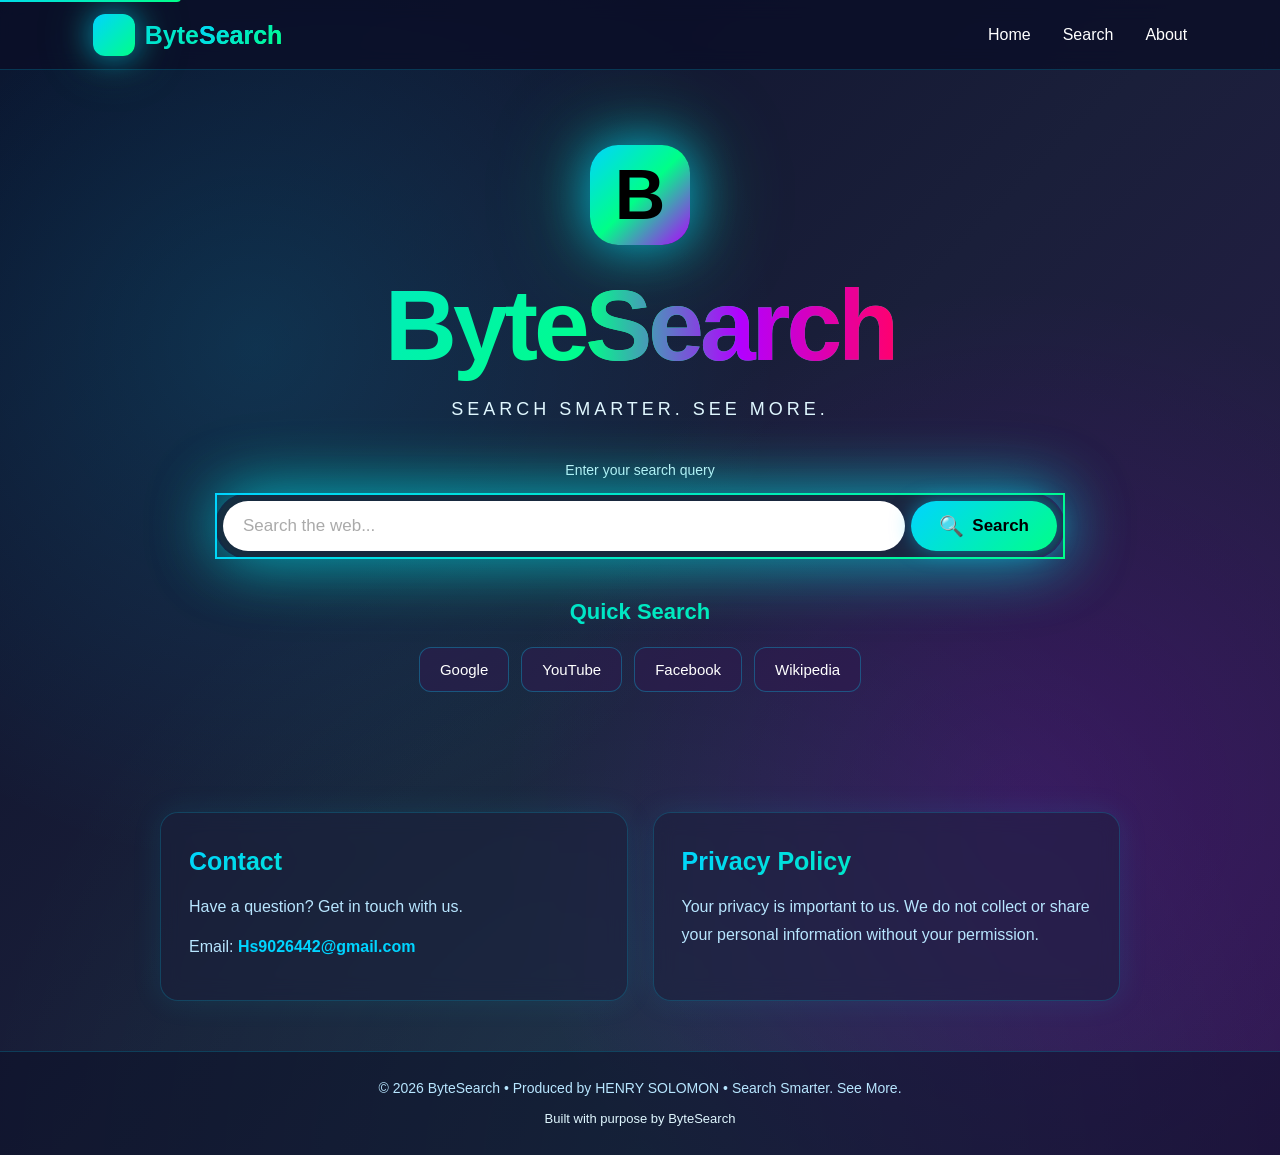
==== commit cd6252eb: "Update color scheme with vibrant cyan, lime, and purple gradients for impressive modern design" ====
--- a/index.html
+++ b/index.html
@@ -6,7 +6,7 @@
     <meta name="description" content="ByteSearch - Search the web smarter and faster. A modern, accessible search engine portal.">
     <meta name="keywords" content="search, search engine, web search, ByteSearch">
     <meta name="author" content="HENRY SOLOMON">
-    <meta name="theme-color" content="#168cff">
+    <meta name="theme-color" content="#00d4ff">
     
     <!-- Open Graph for Social Media -->
     <meta property="og:title" content="ByteSearch - Search Smarter. See More.">
@@ -15,7 +15,7 @@
     <meta property="og:url" content="https://hs9026442-byte.github.io/my-search-engine/">
     
     <!-- Favicon -->
-    <link rel="icon" type="image/svg+xml" href="data:image/svg+xml,<svg xmlns='http://www.w3.org/2000/svg' viewBox='0 0 100 100'><rect fill='%23168cff' width='100' height='100' rx='20'/><text x='50' y='70' font-size='70' font-weight='bold' fill='%23ffffff' text-anchor='middle'>B</text></svg>">
+    <link rel="icon" type="image/svg+xml" href="data:image/svg+xml,<svg xmlns='http://www.w3.org/2000/svg' viewBox='0 0 100 100'><defs><linearGradient id='grad' x1='0%' y1='0%' x2='100%' y2='100%'><stop offset='0%' style='stop-color:%2300d4ff;stop-opacity:1' /><stop offset='100%' style='stop-color:%2300ff88;stop-opacity:1' /></linearGradient></defs><rect fill='url(%23grad)' width='100' height='100' rx='20'/><text x='50' y='70' font-size='70' font-weight='bold' fill='%23000' text-anchor='middle'>B</text></svg>">
     
     <title>ByteSearch - Search Smarter. See More.</title>
     
@@ -27,12 +27,17 @@
         }
 
         :root {
-            --primary-blue: #168cff;
-            --dark-bg: #020817;
+            --primary-cyan: #00d4ff;
+            --primary-lime: #00ff88;
+            --primary-purple: #b300ff;
+            --primary-pink: #ff006e;
+            --dark-bg-1: #0a0e27;
+            --dark-bg-2: #1a1f3a;
+            --dark-bg-3: #2d1b4e;
             --text-primary: #ffffff;
-            --text-secondary: #dceaff;
-            --text-tertiary: #c7d6e8;
-            --focus-outline: 3px solid #168cff;
+            --text-secondary: #e0f7ff;
+            --text-tertiary: #b8e6ff;
+            --focus-outline: 3px solid #00d4ff;
             --focus-offset: 2px;
         }
 
@@ -45,9 +50,10 @@
             min-height: 100vh;
             color: var(--text-primary);
             background:
-                radial-gradient(circle at 15% 40%, #063d91 0%, transparent 30%),
-                radial-gradient(circle at 85% 70%, #003b80 0%, transparent 35%),
-                linear-gradient(135deg, #020817, #001b3d, #020817);
+                radial-gradient(circle at 20% 30%, rgba(0, 212, 255, 0.15) 0%, transparent 40%),
+                radial-gradient(circle at 80% 70%, rgba(179, 0, 255, 0.15) 0%, transparent 40%),
+                radial-gradient(circle at 50% 100%, rgba(0, 255, 136, 0.1) 0%, transparent 50%),
+                linear-gradient(135deg, #0a0e27 0%, #1a1f3a 50%, #2d1b4e 100%);
             overflow-x: hidden;
             line-height: 1.6;
         }
@@ -57,12 +63,13 @@
             position: absolute;
             top: -40px;
             left: 0;
-            background: var(--primary-blue);
-            color: var(--text-primary);
-            padding: 8px;
+            background: linear-gradient(135deg, var(--primary-cyan), var(--primary-lime));
+            color: #000;
+            padding: 8px 12px;
             text-decoration: none;
             z-index: 100;
             border-radius: 0 0 4px 0;
+            font-weight: bold;
         }
 
         .skip-link:focus {
@@ -76,7 +83,9 @@
             align-items: center;
             justify-content: space-between;
             padding: 0 6%;
-            border-bottom: 1px solid rgba(255, 255, 255, 0.12);
+            border-bottom: 1px solid rgba(0, 212, 255, 0.2);
+            background: rgba(10, 14, 39, 0.8);
+            backdrop-filter: blur(10px);
         }
 
         .logo {
@@ -87,6 +96,10 @@
             font-weight: bold;
             text-decoration: none;
             color: var(--text-primary);
+            background: linear-gradient(135deg, var(--primary-cyan), var(--primary-lime));
+            -webkit-background-clip: text;
+            -webkit-text-fill-color: transparent;
+            background-clip: text;
         }
 
         .logo:focus {
@@ -99,15 +112,14 @@
             width: 42px;
             height: 42px;
             border-radius: 12px;
-            background: linear-gradient(135deg, #ffffff, #168cff);
-            color: #06152d;
+            background: linear-gradient(135deg, var(--primary-cyan), var(--primary-lime));
+            color: #000;
             display: flex;
             align-items: center;
             justify-content: center;
             font-size: 27px;
             font-weight: bold;
-            box-shadow: 0 0 20px rgba(0, 140, 255, 0.5);
-            aria-hidden: "true";
+            box-shadow: 0 0 30px rgba(0, 212, 255, 0.6), 0 0 60px rgba(0, 255, 136, 0.3);
         }
 
         .byte {
@@ -115,7 +127,10 @@
         }
 
         .search-word {
-            color: var(--primary-blue);
+            background: linear-gradient(135deg, var(--primary-cyan), var(--primary-lime));
+            -webkit-background-clip: text;
+            -webkit-text-fill-color: transparent;
+            background-clip: text;
         }
 
         .nav-links {
@@ -129,11 +144,27 @@
             padding: 8px 16px;
             font-size: 16px;
             border-radius: 4px;
-            transition: background-color 0.2s ease;
+            transition: all 0.3s ease;
+            position: relative;
+        }
+
+        nav a:before {
+            content: '';
+            position: absolute;
+            bottom: 0;
+            left: 16px;
+            width: 0;
+            height: 2px;
+            background: linear-gradient(90deg, var(--primary-cyan), var(--primary-lime));
+            transition: width 0.3s ease;
+        }
+
+        nav a:hover:before {
+            width: calc(100% - 32px);
         }
 
         nav a:hover {
-            background-color: rgba(22, 140, 255, 0.1);
+            background-color: rgba(0, 212, 255, 0.1);
         }
 
         nav a:focus {
@@ -152,15 +183,24 @@
             height: 100px;
             margin: auto;
             border-radius: 28px;
-            background: linear-gradient(135deg, #ffffff, #087cff);
-            color: #06152d;
+            background: linear-gradient(135deg, var(--primary-cyan), var(--primary-lime), var(--primary-purple));
+            color: #000;
             display: flex;
             align-items: center;
             justify-content: center;
             font-size: 70px;
             font-weight: bold;
-            box-shadow: 0 0 45px rgba(0, 140, 255, 0.55);
-            aria-hidden: "true";
+            box-shadow: 0 0 50px rgba(0, 212, 255, 0.7), 0 0 100px rgba(0, 255, 136, 0.4);
+            animation: float 3s ease-in-out infinite;
+        }
+
+        @keyframes float {
+            0%, 100% {
+                transform: translateY(0px);
+            }
+            50% {
+                transform: translateY(-20px);
+            }
         }
 
         h1 {
@@ -168,10 +208,17 @@
             margin-top: 20px;
             letter-spacing: -4px;
             line-height: 1.2;
+            background: linear-gradient(135deg, var(--primary-cyan), var(--primary-lime), var(--primary-purple));
+            -webkit-background-clip: text;
+            -webkit-text-fill-color: transparent;
+            background-clip: text;
         }
 
         h1 span {
-            color: var(--primary-blue);
+            background: linear-gradient(90deg, var(--primary-lime), var(--primary-purple), var(--primary-pink));
+            -webkit-background-clip: text;
+            -webkit-text-fill-color: transparent;
+            background-clip: text;
         }
 
         .tagline {
@@ -179,6 +226,7 @@
             letter-spacing: 4px;
             margin: 10px 0 35px;
             color: var(--text-secondary);
+            font-weight: 500;
         }
 
         /* Search */
@@ -197,16 +245,33 @@
 
         .search-area {
             display: flex;
-            background: var(--text-primary);
-            border: 3px solid var(--primary-blue);
+            background: rgba(26, 31, 58, 0.8);
+            border: 2px solid transparent;
+            background-clip: padding-box;
+            border-image: linear-gradient(135deg, var(--primary-cyan), var(--primary-lime)) 1;
             border-radius: 50px;
             padding: 6px;
-            box-shadow: 0 0 30px rgba(0, 140, 255, 0.35);
+            box-shadow: 0 0 40px rgba(0, 212, 255, 0.3), inset 0 0 40px rgba(0, 255, 136, 0.05);
             gap: 6px;
+            position: relative;
+        }
+
+        .search-area::before {
+            content: '';
+            position: absolute;
+            top: -2px;
+            left: -2px;
+            right: -2px;
+            bottom: -2px;
+            background: linear-gradient(135deg, var(--primary-cyan), var(--primary-lime));
+            border-radius: 50px;
+            z-index: -1;
+            opacity: 0;
+            transition: opacity 0.3s ease;
         }
 
         .search-area:focus-within {
-            box-shadow: 0 0 30px rgba(0, 140, 255, 0.55);
+            box-shadow: 0 0 60px rgba(0, 212, 255, 0.6), 0 0 80px rgba(0, 255, 136, 0.3), inset 0 0 40px rgba(0, 255, 136, 0.1);
         }
 
         .search-area input {
@@ -217,31 +282,35 @@
             font-size: 17px;
             border-radius: 40px;
             min-width: 0;
-            color: #333;
+            color: #000;
+            background: #fff;
         }
 
         .search-area input::placeholder {
-            color: #999;
+            color: #aaa;
         }
 
         .search-area button {
             border: none;
-            background: var(--primary-blue);
-            color: var(--text-primary);
+            background: linear-gradient(135deg, var(--primary-cyan), var(--primary-lime));
+            color: #000;
             padding: 0 28px;
             border-radius: 40px;
             font-size: 17px;
             font-weight: bold;
             cursor: pointer;
-            transition: background-color 0.2s ease, transform 0.1s ease;
+            transition: all 0.3s ease;
             display: flex;
             align-items: center;
             justify-content: center;
             gap: 8px;
+            box-shadow: 0 0 20px rgba(0, 212, 255, 0.5);
         }
 
         .search-area button:hover {
-            background-color: #0d75e6;
+            background: linear-gradient(135deg, var(--primary-lime), var(--primary-cyan));
+            box-shadow: 0 0 30px rgba(0, 255, 136, 0.7);
+            transform: translateY(-2px);
         }
 
         .search-area button:active {
@@ -262,6 +331,10 @@
             margin: 35px 0 18px;
             font-size: 22px;
             font-weight: 600;
+            background: linear-gradient(90deg, var(--primary-cyan), var(--primary-lime));
+            -webkit-background-clip: text;
+            -webkit-text-fill-color: transparent;
+            background-clip: text;
         }
 
         .quick {
@@ -274,20 +347,22 @@
         }
 
         .quick button {
-            background: rgba(20, 40, 75, 0.8);
+            background: rgba(45, 27, 78, 0.6);
             color: var(--text-primary);
-            border: 1px solid #31547e;
+            border: 1px solid rgba(0, 212, 255, 0.3);
             padding: 13px 20px;
             border-radius: 12px;
             cursor: pointer;
             font-size: 15px;
             font-weight: 500;
-            transition: all 0.2s ease;
+            transition: all 0.3s ease;
         }
 
         .quick button:hover {
-            border-color: var(--primary-blue);
-            background: #0b2c55;
+            border-color: var(--primary-cyan);
+            background: rgba(0, 212, 255, 0.1);
+            box-shadow: 0 0 20px rgba(0, 212, 255, 0.4);
+            transform: translateY(-2px);
         }
 
         .quick button:focus {
@@ -310,22 +385,34 @@
         }
 
         .info-card {
-            background: rgba(8, 20, 38, 0.75);
-            border: 1px solid rgba(80, 150, 220, 0.25);
+            background: rgba(26, 31, 58, 0.5);
+            border: 1px solid rgba(0, 212, 255, 0.2);
             border-radius: 18px;
             padding: 28px;
-            box-shadow: 0 10px 35px rgba(0, 0, 0, 0.25);
-            transition: border-color 0.2s ease;
+            box-shadow: 0 0 30px rgba(0, 212, 255, 0.1);
+            transition: all 0.3s ease;
+            backdrop-filter: blur(10px);
+        }
+
+        .info-card:hover {
+            border-color: rgba(0, 212, 255, 0.5);
+            box-shadow: 0 0 40px rgba(0, 212, 255, 0.3), 0 0 60px rgba(0, 255, 136, 0.1);
+            transform: translateY(-5px);
         }
 
         .info-card:focus-within {
-            border-color: rgba(22, 140, 255, 0.5);
+            border-color: var(--primary-cyan);
+            box-shadow: 0 0 50px rgba(0, 212, 255, 0.4);
         }
 
         .info-card h2 {
             color: var(--text-primary);
             font-size: 25px;
             margin-bottom: 12px;
+            background: linear-gradient(135deg, var(--primary-cyan), var(--primary-lime));
+            -webkit-background-clip: text;
+            -webkit-text-fill-color: transparent;
+            background-clip: text;
         }
 
         .info-card p {
@@ -336,13 +423,30 @@
         }
 
         .info-card a {
-            color: var(--primary-blue);
-            text-decoration: underline;
-            transition: opacity 0.2s ease;
+            color: var(--primary-cyan);
+            text-decoration: none;
+            font-weight: 600;
+            position: relative;
+            transition: all 0.2s ease;
+        }
+
+        .info-card a::after {
+            content: '';
+            position: absolute;
+            bottom: -2px;
+            left: 0;
+            width: 0;
+            height: 2px;
+            background: linear-gradient(90deg, var(--primary-cyan), var(--primary-lime));
+            transition: width 0.3s ease;
+        }
+
+        .info-card a:hover::after {
+            width: 100%;
         }
 
         .info-card a:hover {
-            opacity: 0.8;
+            color: var(--primary-lime);
         }
 
         .info-card a:focus {
@@ -356,19 +460,27 @@
             margin-top: 50px;
             padding: 25px;
             text-align: center;
-            border-top: 1px solid rgba(255, 255, 255, 0.12);
-            color: #9db1ca;
+            border-top: 1px solid rgba(0, 212, 255, 0.2);
+            color: var(--text-tertiary);
             font-size: 14px;
+            background: rgba(10, 14, 39, 0.5);
         }
 
         .footer-credit {
             margin-top: 10px;
-            color: #7188a3;
+            color: var(--text-secondary);
+            font-size: 13px;
         }
 
         footer a {
-            color: var(--primary-blue);
-            text-decoration: underline;
+            color: var(--primary-cyan);
+            text-decoration: none;
+            font-weight: 600;
+            transition: color 0.2s ease;
+        }
+
+        footer a:hover {
+            color: var(--primary-lime);
         }
 
         footer a:focus {
@@ -458,11 +570,11 @@
             }
 
             nav {
-                border-bottom: 2px solid #ffffff;
+                border-bottom: 2px solid #00d4ff;
             }
 
             .search-area {
-                border: 4px solid var(--primary-blue);
+                border: 3px solid #00d4ff;
             }
 
             nav a {
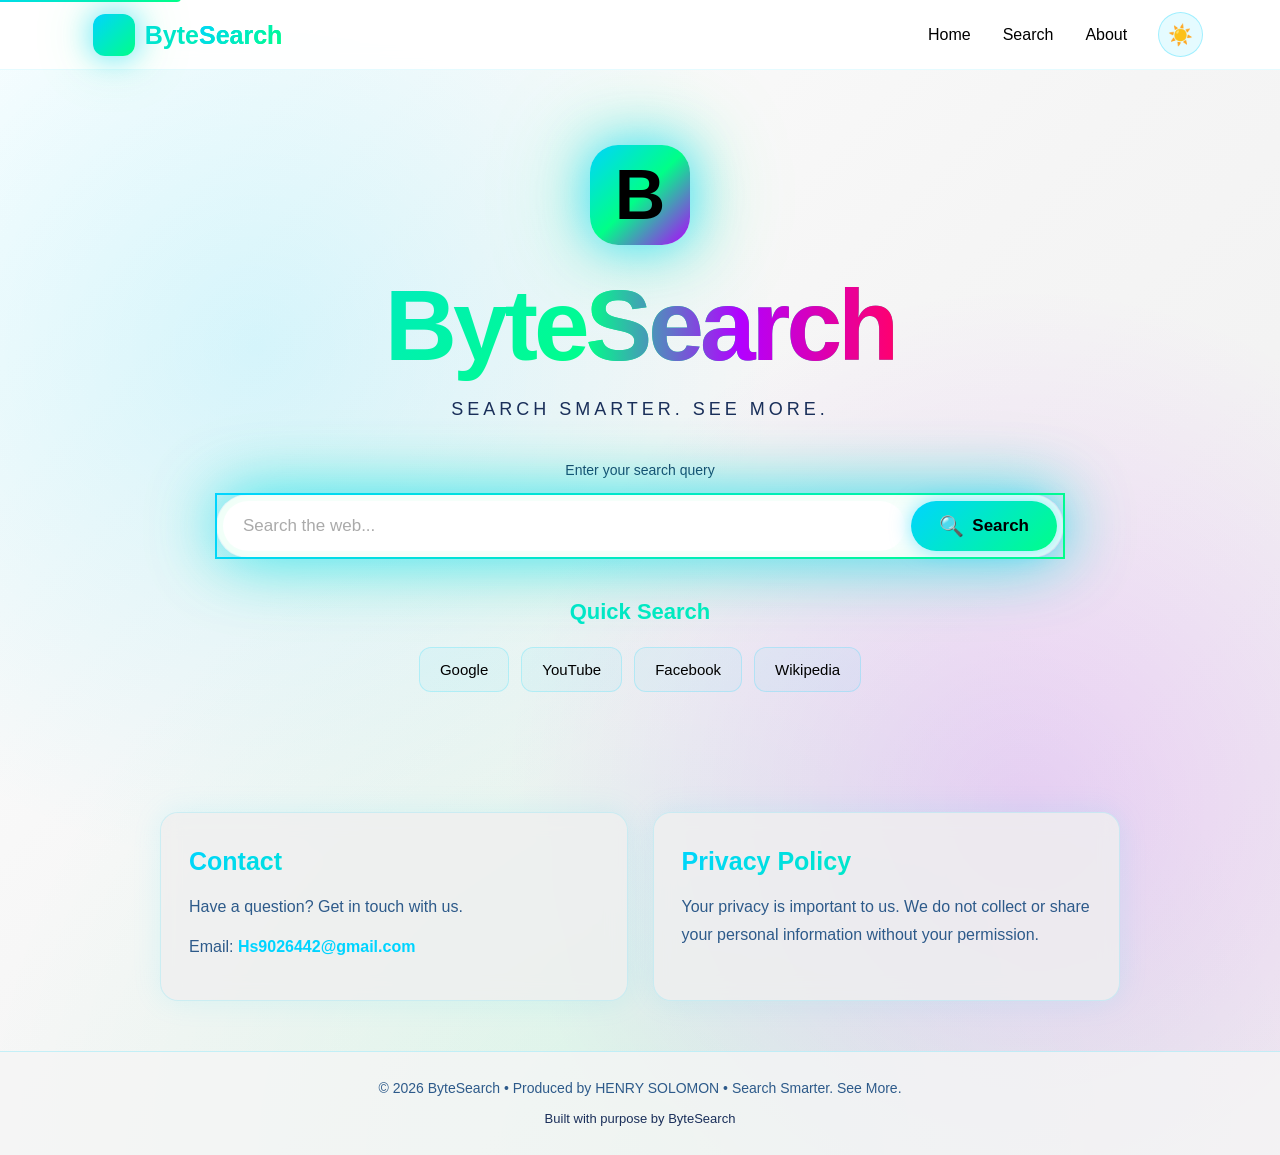
==== commit 7a137dd1: "Add dark/light mode toggle with localStorage persistence and system preference detection" ====
--- a/index.html
+++ b/index.html
@@ -39,6 +39,21 @@
             --text-tertiary: #b8e6ff;
             --focus-outline: 3px solid #00d4ff;
             --focus-offset: 2px;
+            --input-bg: #ffffff;
+            --input-text: #000000;
+            --nav-bg: rgba(10, 14, 39, 0.8);
+        }
+
+        [data-theme="light"] {
+            --dark-bg-1: #ffffff;
+            --dark-bg-2: #f5f5f5;
+            --dark-bg-3: #efefef;
+            --text-primary: #000000;
+            --text-secondary: #1a2f5a;
+            --text-tertiary: #2d5a8a;
+            --input-bg: #ffffff;
+            --input-text: #000000;
+            --nav-bg: rgba(255, 255, 255, 0.95);
         }
 
         html {
@@ -53,9 +68,10 @@
                 radial-gradient(circle at 20% 30%, rgba(0, 212, 255, 0.15) 0%, transparent 40%),
                 radial-gradient(circle at 80% 70%, rgba(179, 0, 255, 0.15) 0%, transparent 40%),
                 radial-gradient(circle at 50% 100%, rgba(0, 255, 136, 0.1) 0%, transparent 50%),
-                linear-gradient(135deg, #0a0e27 0%, #1a1f3a 50%, #2d1b4e 100%);
+                linear-gradient(135deg, var(--dark-bg-1) 0%, var(--dark-bg-2) 50%, var(--dark-bg-3) 100%);
             overflow-x: hidden;
             line-height: 1.6;
+            transition: background-color 0.3s ease, color 0.3s ease;
         }
 
         /* Skip to main content link */
@@ -84,8 +100,13 @@
             justify-content: space-between;
             padding: 0 6%;
             border-bottom: 1px solid rgba(0, 212, 255, 0.2);
-            background: rgba(10, 14, 39, 0.8);
+            background: var(--nav-bg);
             backdrop-filter: blur(10px);
+            transition: background-color 0.3s ease;
+        }
+
+        [data-theme="light"] nav {
+            border-bottom: 1px solid rgba(0, 212, 255, 0.1);
         }
 
         .logo {
@@ -133,6 +154,12 @@
             background-clip: text;
         }
 
+        .nav-controls {
+            display: flex;
+            align-items: center;
+            gap: 15px;
+        }
+
         .nav-links {
             display: flex;
             gap: 0;
@@ -172,6 +199,62 @@
             outline-offset: var(--focus-offset);
         }
 
+        /* Theme Toggle Button */
+        .theme-toggle {
+            background: rgba(0, 212, 255, 0.1);
+            border: 1px solid rgba(0, 212, 255, 0.3);
+            color: var(--text-primary);
+            width: 45px;
+            height: 45px;
+            border-radius: 50%;
+            cursor: pointer;
+            display: flex;
+            align-items: center;
+            justify-content: center;
+            font-size: 20px;
+            transition: all 0.3s ease;
+            position: relative;
+        }
+
+        .theme-toggle:hover {
+            background: rgba(0, 212, 255, 0.2);
+            border-color: var(--primary-cyan);
+            box-shadow: 0 0 15px rgba(0, 212, 255, 0.4);
+        }
+
+        .theme-toggle:focus {
+            outline: var(--focus-outline);
+            outline-offset: var(--focus-offset);
+        }
+
+        .theme-toggle:active {
+            transform: scale(0.95);
+        }
+
+        .sun-icon {
+            position: absolute;
+            opacity: 0;
+            transform: rotate(-180deg);
+            transition: all 0.3s ease;
+        }
+
+        .moon-icon {
+            position: absolute;
+            opacity: 1;
+            transform: rotate(0deg);
+            transition: all 0.3s ease;
+        }
+
+        [data-theme="light"] .sun-icon {
+            opacity: 1;
+            transform: rotate(0deg);
+        }
+
+        [data-theme="light"] .moon-icon {
+            opacity: 0;
+            transform: rotate(180deg);
+        }
+
         /* Main */
         main {
             text-align: center;
@@ -245,7 +328,7 @@
 
         .search-area {
             display: flex;
-            background: rgba(26, 31, 58, 0.8);
+            background: var(--input-bg);
             border: 2px solid transparent;
             background-clip: padding-box;
             border-image: linear-gradient(135deg, var(--primary-cyan), var(--primary-lime)) 1;
@@ -254,20 +337,7 @@
             box-shadow: 0 0 40px rgba(0, 212, 255, 0.3), inset 0 0 40px rgba(0, 255, 136, 0.05);
             gap: 6px;
             position: relative;
-        }
-
-        .search-area::before {
-            content: '';
-            position: absolute;
-            top: -2px;
-            left: -2px;
-            right: -2px;
-            bottom: -2px;
-            background: linear-gradient(135deg, var(--primary-cyan), var(--primary-lime));
-            border-radius: 50px;
-            z-index: -1;
-            opacity: 0;
-            transition: opacity 0.3s ease;
+            transition: box-shadow 0.3s ease;
         }
 
         .search-area:focus-within {
@@ -282,8 +352,9 @@
             font-size: 17px;
             border-radius: 40px;
             min-width: 0;
-            color: #000;
-            background: #fff;
+            color: var(--input-text);
+            background: var(--input-bg);
+            transition: background-color 0.3s ease, color 0.3s ease;
         }
 
         .search-area input::placeholder {
@@ -358,6 +429,11 @@
             transition: all 0.3s ease;
         }
 
+        [data-theme="light"] .quick button {
+            background: rgba(0, 212, 255, 0.05);
+            border: 1px solid rgba(0, 212, 255, 0.2);
+        }
+
         .quick button:hover {
             border-color: var(--primary-cyan);
             background: rgba(0, 212, 255, 0.1);
@@ -392,6 +468,11 @@
             box-shadow: 0 0 30px rgba(0, 212, 255, 0.1);
             transition: all 0.3s ease;
             backdrop-filter: blur(10px);
+        }
+
+        [data-theme="light"] .info-card {
+            background: rgba(239, 239, 239, 0.8);
+            border: 1px solid rgba(0, 212, 255, 0.15);
         }
 
         .info-card:hover {
@@ -464,6 +545,11 @@
             color: var(--text-tertiary);
             font-size: 14px;
             background: rgba(10, 14, 39, 0.5);
+            transition: background-color 0.3s ease, color 0.3s ease;
+        }
+
+        [data-theme="light"] footer {
+            background: rgba(245, 245, 245, 0.8);
         }
 
         .footer-credit {
@@ -596,10 +682,17 @@
             </div>
         </a>
 
-        <div class="nav-links">
-            <a href="#" aria-label="Home">Home</a>
-            <a href="#search-area" aria-label="Search">Search</a>
-            <a href="#contact" aria-label="About">About</a>
+        <div class="nav-controls">
+            <div class="nav-links">
+                <a href="#" aria-label="Home">Home</a>
+                <a href="#search-area" aria-label="Search">Search</a>
+                <a href="#contact" aria-label="About">About</a>
+            </div>
+            
+            <button class="theme-toggle" id="themeToggle" aria-label="Toggle dark and light mode">
+                <span class="moon-icon">🌙</span>
+                <span class="sun-icon">☀️</span>
+            </button>
         </div>
     </nav>
 
@@ -681,6 +774,42 @@
     </footer>
 
     <script>
+        // Theme Management
+        const themeToggle = document.getElementById('themeToggle');
+        const html = document.documentElement;
+
+        // Check for saved theme preference or default to dark
+        const currentTheme = localStorage.getItem('theme') || 
+                           (window.matchMedia('(prefers-color-scheme: light)').matches ? 'light' : 'dark');
+        
+        // Apply saved theme
+        html.setAttribute('data-theme', currentTheme);
+
+        // Theme toggle event listener
+        themeToggle.addEventListener('click', () => {
+            const newTheme = html.getAttribute('data-theme') === 'dark' ? 'light' : 'dark';
+            html.setAttribute('data-theme', newTheme);
+            localStorage.setItem('theme', newTheme);
+            
+            // Announce theme change to screen readers
+            const ariaLive = document.createElement('div');
+            ariaLive.setAttribute('role', 'status');
+            ariaLive.setAttribute('aria-live', 'polite');
+            ariaLive.textContent = `Theme switched to ${newTheme} mode`;
+            ariaLive.style.position = 'absolute';
+            ariaLive.style.left = '-9999px';
+            document.body.appendChild(ariaLive);
+            setTimeout(() => ariaLive.remove(), 2000);
+        });
+
+        // Listen for system theme changes
+        window.matchMedia('(prefers-color-scheme: light)').addEventListener('change', (e) => {
+            if (!localStorage.getItem('theme')) {
+                const newTheme = e.matches ? 'light' : 'dark';
+                html.setAttribute('data-theme', newTheme);
+            }
+        });
+
         // Search functionality
         const searchBox = document.getElementById('searchBox');
         const searchBtn = document.getElementById('searchBtn');
